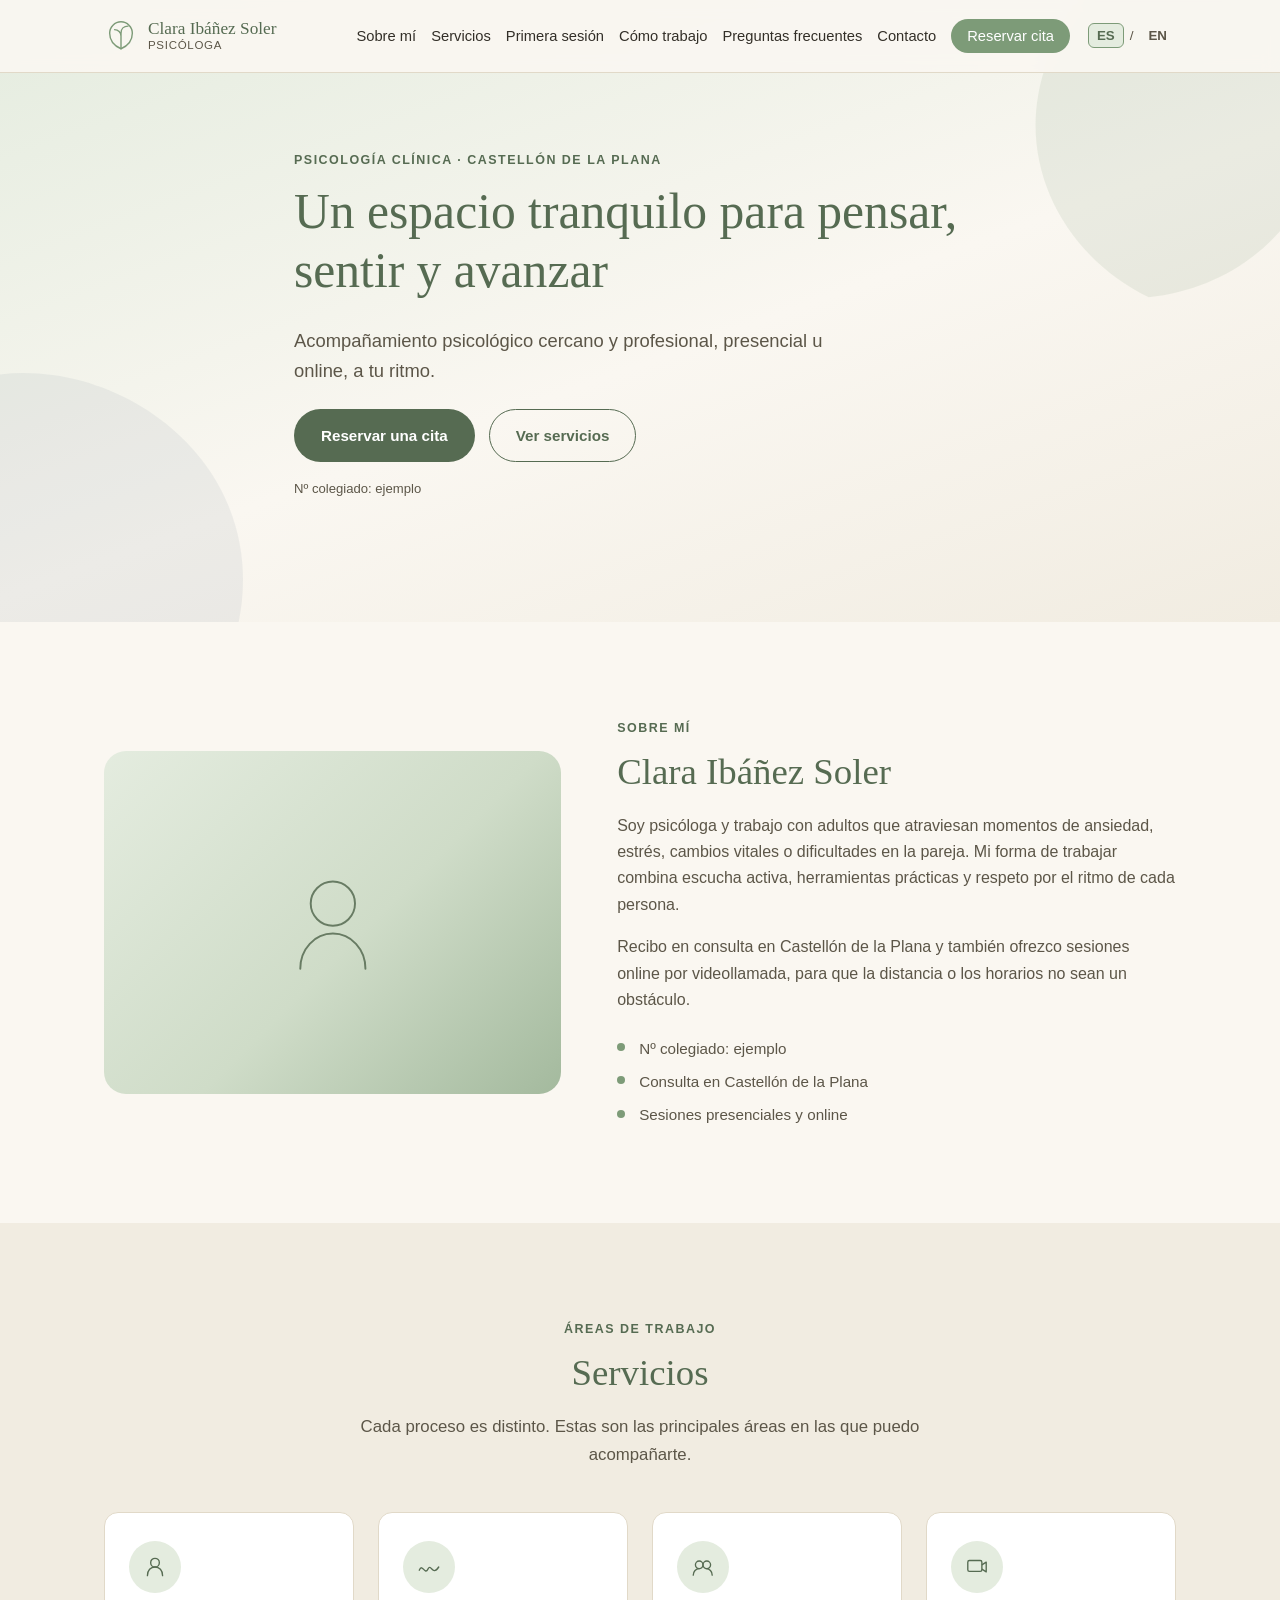
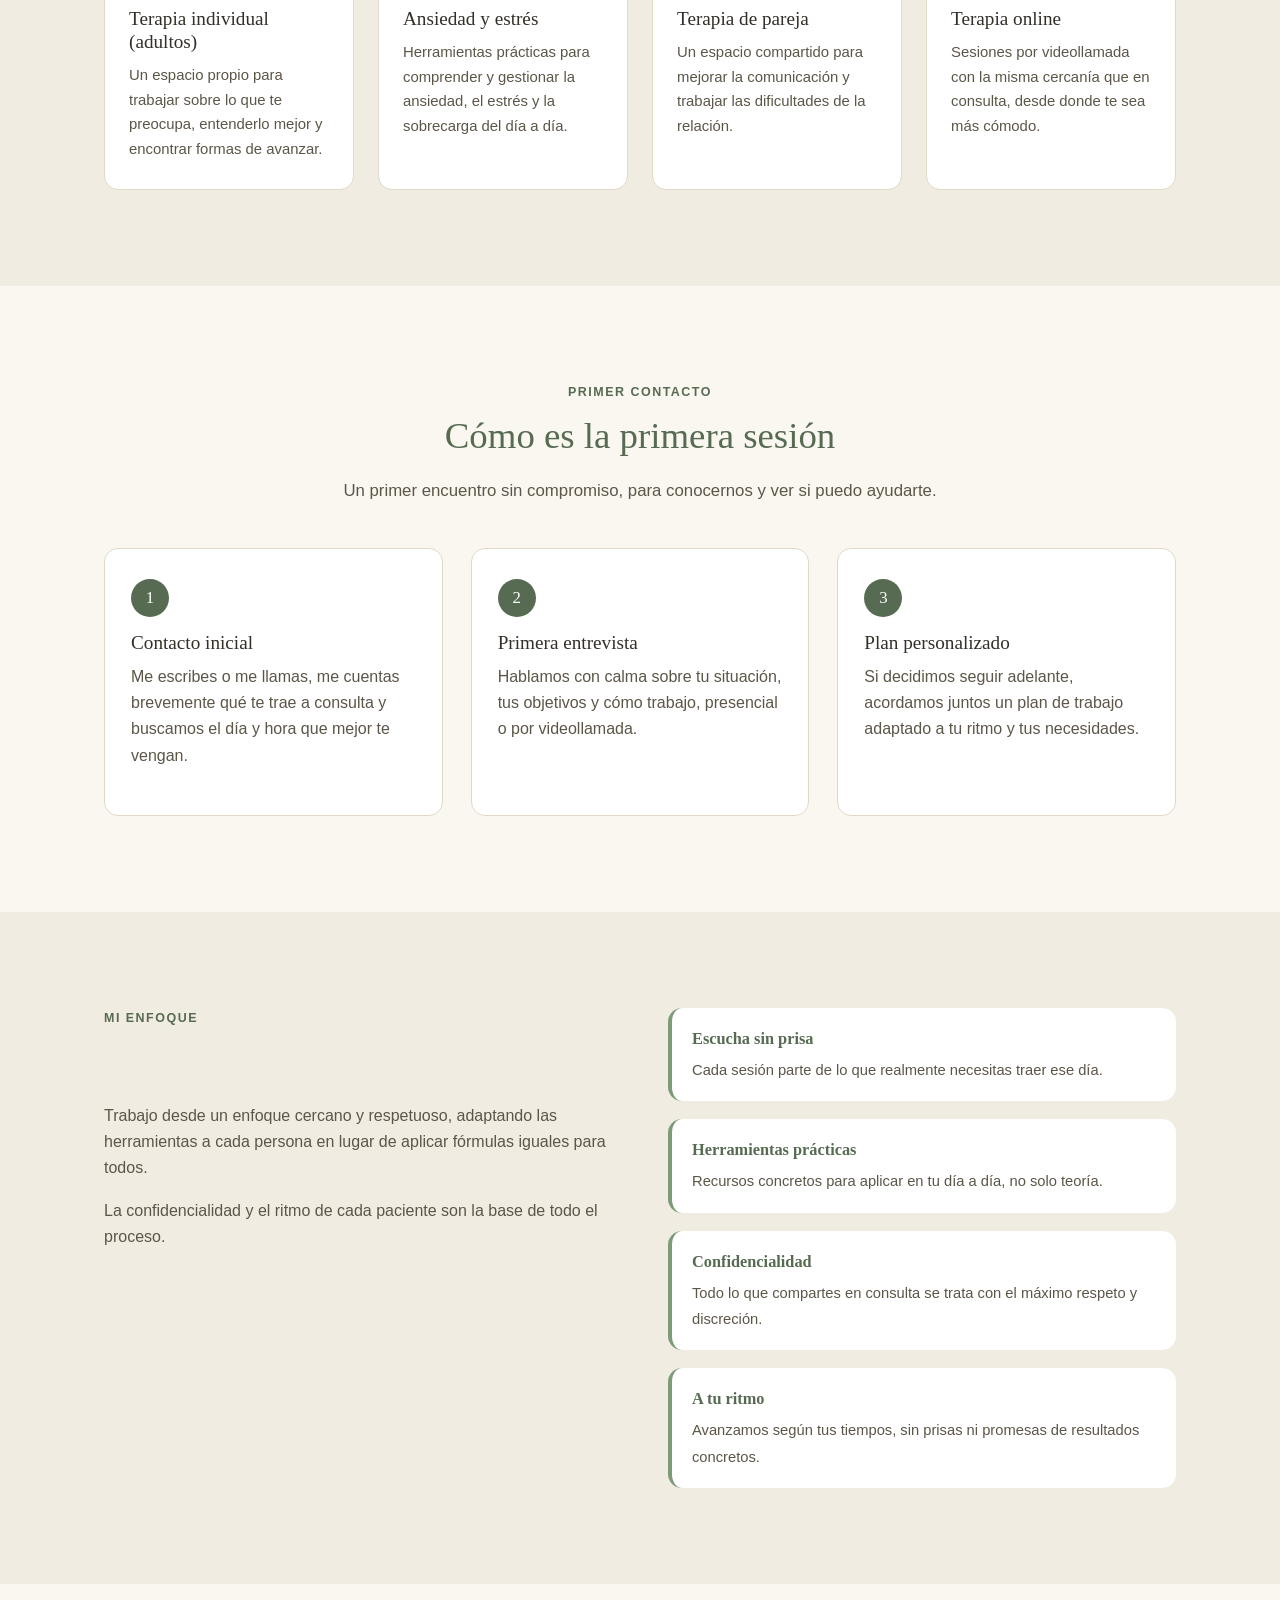
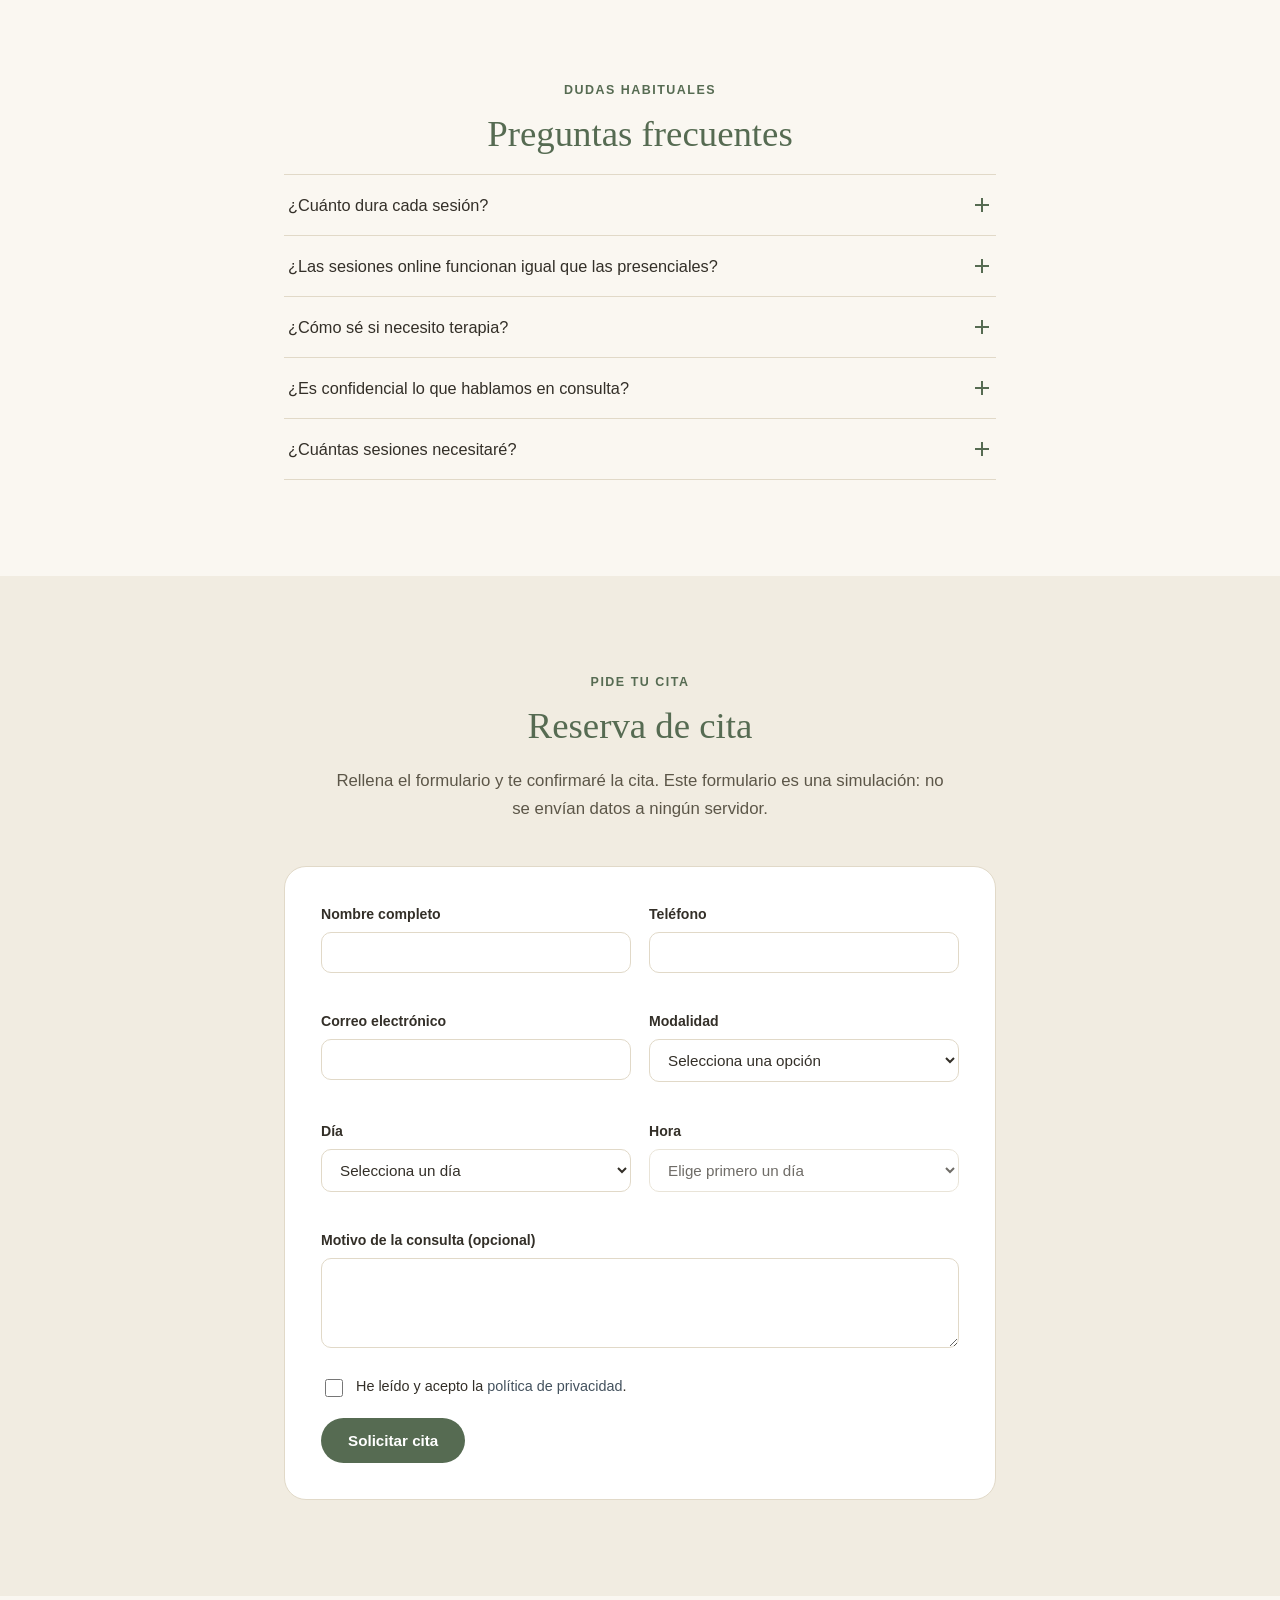
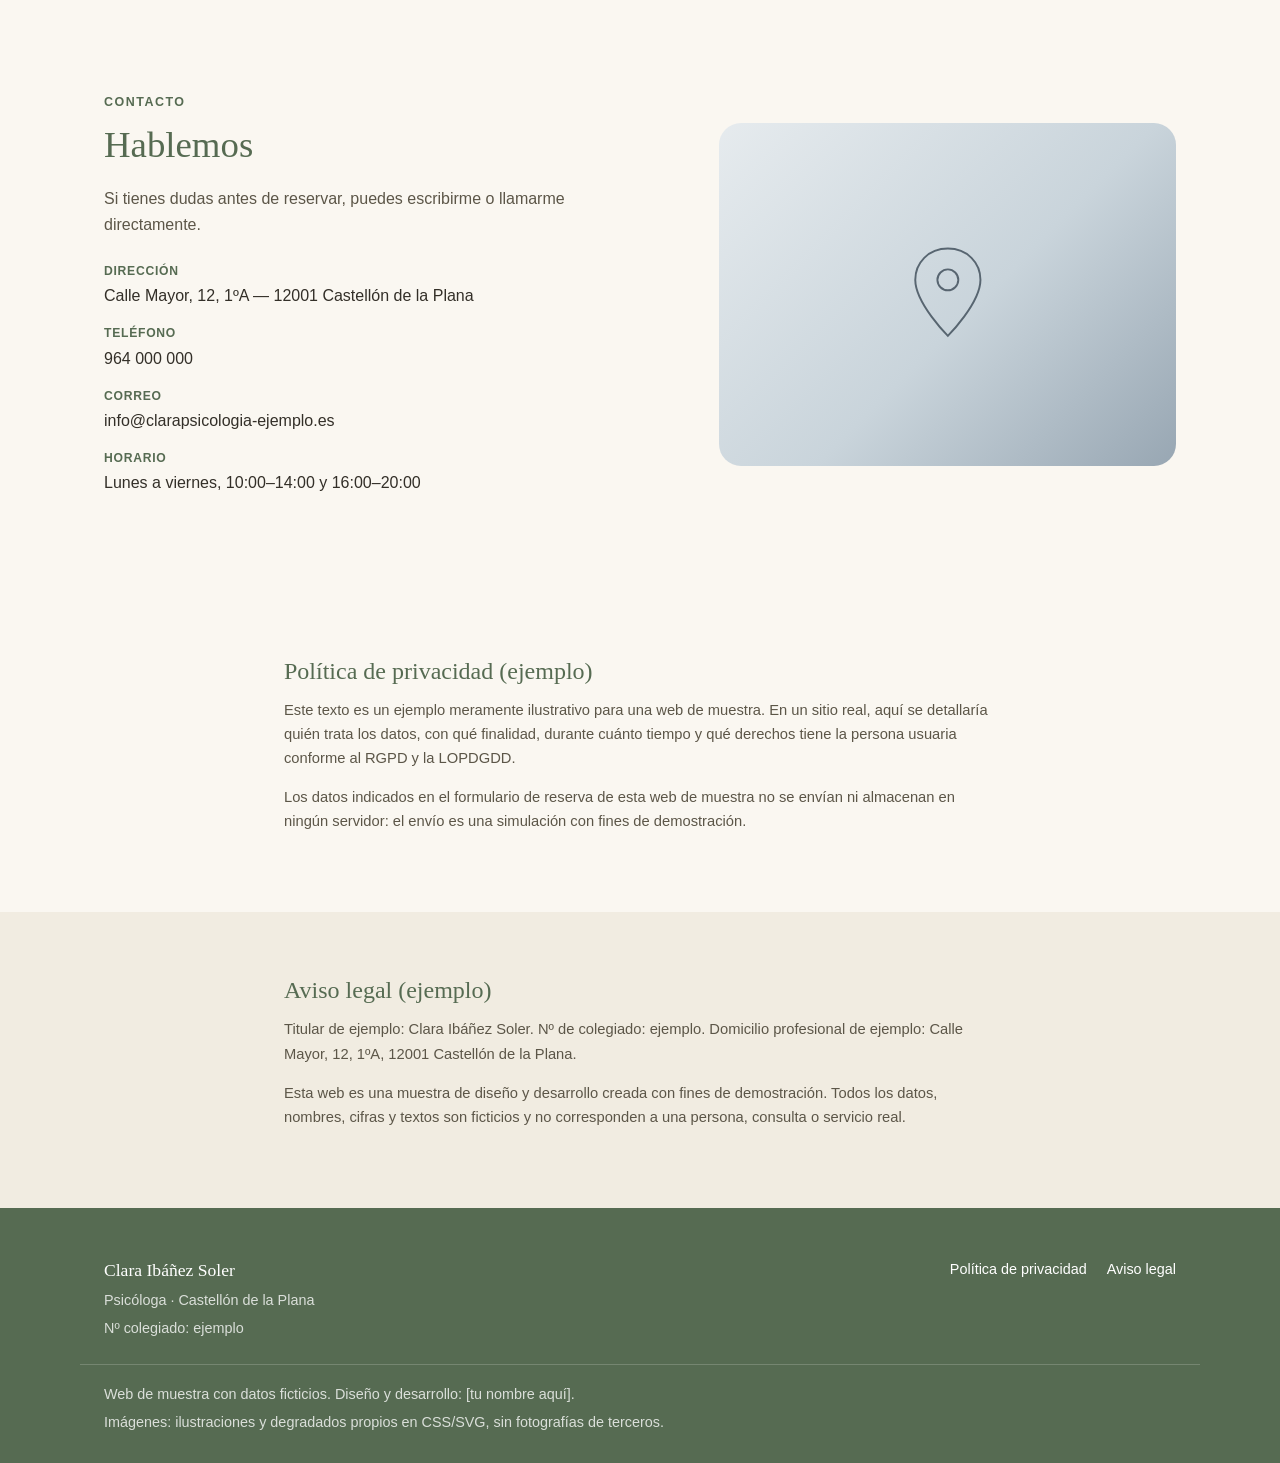
==== index.html @ 434b286f "Crea web de muestra para psicóloga ficticia (Clara Ibáñez Soler) Sitio de una sola página (index.htm" ====
<!doctype html>
<html lang="es">
<head>
<meta charset="UTF-8">
<meta name="viewport" content="width=device-width, initial-scale=1.0">
<title data-i18n="meta.title">Clara Ibáñez Soler, Psicóloga en Castellón de la Plana | Web de muestra</title>
<meta name="description" data-i18n-attr="content:meta.description" content="Consulta de psicología de Clara Ibáñez Soler en Castellón de la Plana. Terapia individual, ansiedad y estrés, terapia de pareja y sesiones online. Web de muestra con datos ficticios.">
<meta property="og:title" data-i18n-attr="content:meta.ogTitle" content="Clara Ibáñez Soler, Psicóloga">
<meta property="og:description" data-i18n-attr="content:meta.ogDescription" content="Consulta de psicología en Castellón de la Plana. Terapia individual, ansiedad, pareja y sesiones online. Web de muestra con datos ficticios.">
<meta property="og:type" content="website">
<meta name="robots" content="noindex, nofollow">
<link rel="icon" href="images/favicon.svg" type="image/svg+xml">
<link rel="stylesheet" href="css/style.css">
</head>
<body>

<a class="skip-link" href="#contenido" data-i18n="skip.link">Ir al contenido principal</a>

<header class="site-header" id="inicio">
  <div class="container header-inner">
    <a class="brand" href="#inicio">
      <span class="brand-mark" aria-hidden="true">
        <svg viewBox="0 0 48 48" width="34" height="34" focusable="false">
          <path d="M24 42c9-4 16-12 16-22a16 16 0 0 0-32 0c0 10 7 18 16 22Z" fill="none" stroke="currentColor" stroke-width="2"/>
          <path d="M24 42V20M24 20c0-6 4-10 10-10M24 24c0-5-4-9-9-9" fill="none" stroke="currentColor" stroke-width="2" stroke-linecap="round"/>
        </svg>
      </span>
      <span class="brand-text">
        <span class="brand-name" data-i18n="brand.name">Clara Ibáñez Soler</span>
        <span class="brand-role" data-i18n="brand.role">Psicóloga</span>
      </span>
    </a>

    <button class="nav-toggle" id="navToggle" aria-expanded="false" aria-controls="siteNav">
      <span class="nav-toggle-box">
        <span></span><span></span><span></span>
      </span>
      <span class="sr-only" data-i18n="nav.menu">Menú</span>
    </button>

    <nav class="site-nav" id="siteNav" aria-label="Navegación principal">
      <ul>
        <li><a href="#sobre-mi" data-i18n="nav.about">Sobre mí</a></li>
        <li><a href="#servicios" data-i18n="nav.services">Servicios</a></li>
        <li><a href="#primera-sesion" data-i18n="nav.firstSession">Primera sesión</a></li>
        <li><a href="#como-trabajo" data-i18n="nav.howIWork">Cómo trabajo</a></li>
        <li><a href="#faq" data-i18n="nav.faq">Preguntas frecuentes</a></li>
        <li><a href="#contacto" data-i18n="nav.contact">Contacto</a></li>
        <li><a class="nav-cta" href="#reserva" data-i18n="nav.booking">Reservar cita</a></li>
      </ul>
      <div class="lang-switch" role="group" aria-label="Idioma / Language">
        <button type="button" class="lang-btn is-active" id="langEs" translate="no" data-lang="es" aria-pressed="true">ES</button>
        <span aria-hidden="true">/</span>
        <button type="button" class="lang-btn" id="langEn" translate="no" data-lang="en" aria-pressed="false">EN</button>
      </div>
    </nav>
  </div>
</header>

<div class="nav-backdrop" id="navBackdrop" hidden></div>

<main id="contenido">

  <!-- HERO -->
  <section class="hero" aria-label="Introducción">
    <div class="hero-decor" id="heroDecor" aria-hidden="true">
      <svg viewBox="0 0 400 400" class="hero-leaf hero-leaf--1" focusable="false"><path d="M200 40c70 20 120 90 120 160s-50 130-120 150C130 330 80 270 80 200S130 60 200 40Z" fill="currentColor"/></svg>
      <svg viewBox="0 0 400 400" class="hero-leaf hero-leaf--2" focusable="false"><path d="M200 40c70 20 120 90 120 160s-50 130-120 150C130 330 80 270 80 200S130 60 200 40Z" fill="currentColor"/></svg>
    </div>
    <div class="container hero-inner">
      <p class="eyebrow reveal" data-i18n="hero.eyebrow">Psicología clínica · Castellón de la Plana</p>
      <h1 class="reveal" data-i18n="hero.title">Un espacio tranquilo para pensar, sentir y avanzar</h1>
      <p class="hero-lead reveal" data-i18n="hero.lead">Acompañamiento psicológico cercano y profesional, presencial u online, a tu ritmo.</p>
      <div class="hero-actions reveal">
        <a class="btn btn-primary" href="#reserva" data-i18n="hero.cta1">Reservar una cita</a>
        <a class="btn btn-ghost" href="#servicios" data-i18n="hero.cta2">Ver servicios</a>
      </div>
      <p class="hero-note reveal" data-i18n="hero.note">Nº colegiado: ejemplo</p>
    </div>
  </section>

  <!-- SOBRE MÍ -->
  <section class="section" id="sobre-mi" aria-labelledby="sobre-mi-title">
    <div class="container about-grid">
      <div class="about-media reveal" aria-hidden="true">
        <div class="art-block art-block--sage">
          <svg viewBox="0 0 200 200" class="art-icon" focusable="false">
            <circle cx="100" cy="70" r="34" fill="none" stroke="currentColor" stroke-width="3"/>
            <path d="M50 170c0-30 22-54 50-54s50 24 50 54" fill="none" stroke="currentColor" stroke-width="3" stroke-linecap="round"/>
          </svg>
        </div>
      </div>
      <div class="about-content">
        <p class="eyebrow reveal" data-i18n="about.eyebrow">Sobre mí</p>
        <h2 class="reveal" id="sobre-mi-title" data-i18n="about.title">Clara Ibáñez Soler</h2>
        <p class="reveal" data-i18n="about.p1">Soy psicóloga y trabajo con adultos que atraviesan momentos de ansiedad, estrés, cambios vitales o dificultades en la pareja. Mi forma de trabajar combina escucha activa, herramientas prácticas y respeto por el ritmo de cada persona.</p>
        <p class="reveal" data-i18n="about.p2">Recibo en consulta en Castellón de la Plana y también ofrezco sesiones online por videollamada, para que la distancia o los horarios no sean un obstáculo.</p>
        <ul class="about-facts reveal">
          <li data-i18n="about.fact1">Nº colegiado: ejemplo</li>
          <li data-i18n="about.fact2">Consulta en Castellón de la Plana</li>
          <li data-i18n="about.fact3">Sesiones presenciales y online</li>
        </ul>
      </div>
    </div>
  </section>

  <!-- SERVICIOS -->
  <section class="section section-alt" id="servicios" aria-labelledby="servicios-title">
    <div class="container">
      <p class="eyebrow reveal center" data-i18n="services.eyebrow">Áreas de trabajo</p>
      <h2 class="reveal center" id="servicios-title" data-i18n="services.title">Servicios</h2>
      <p class="section-lead reveal center" data-i18n="services.lead">Cada proceso es distinto. Estas son las principales áreas en las que puedo acompañarte.</p>

      <div class="card-grid">
        <article class="card reveal">
          <span class="card-icon" aria-hidden="true">
            <svg viewBox="0 0 48 48" focusable="false"><circle cx="24" cy="16" r="8" fill="none" stroke="currentColor" stroke-width="2.5"/><path d="M10 40c0-10 6-16 14-16s14 6 14 16" fill="none" stroke="currentColor" stroke-width="2.5" stroke-linecap="round"/></svg>
          </span>
          <h3 data-i18n="services.card1.title">Terapia individual (adultos)</h3>
          <p data-i18n="services.card1.text">Un espacio propio para trabajar sobre lo que te preocupa, entenderlo mejor y encontrar formas de avanzar.</p>
        </article>

        <article class="card reveal">
          <span class="card-icon" aria-hidden="true">
            <svg viewBox="0 0 48 48" focusable="false"><path d="M6 30c6-14 10 10 16-2s8 14 20-4" fill="none" stroke="currentColor" stroke-width="2.5" stroke-linecap="round" stroke-linejoin="round"/></svg>
          </span>
          <h3 data-i18n="services.card2.title">Ansiedad y estrés</h3>
          <p data-i18n="services.card2.text">Herramientas prácticas para comprender y gestionar la ansiedad, el estrés y la sobrecarga del día a día.</p>
        </article>

        <article class="card reveal">
          <span class="card-icon" aria-hidden="true">
            <svg viewBox="0 0 48 48" focusable="false"><circle cx="17" cy="20" r="7" fill="none" stroke="currentColor" stroke-width="2.5"/><circle cx="31" cy="20" r="7" fill="none" stroke="currentColor" stroke-width="2.5"/><path d="M6 39c0-7 5-12 11-12M41 39c0-7-5-12-11-12" fill="none" stroke="currentColor" stroke-width="2.5" stroke-linecap="round"/></svg>
          </span>
          <h3 data-i18n="services.card3.title">Terapia de pareja</h3>
          <p data-i18n="services.card3.text">Un espacio compartido para mejorar la comunicación y trabajar las dificultades de la relación.</p>
        </article>

        <article class="card reveal">
          <span class="card-icon" aria-hidden="true">
            <svg viewBox="0 0 48 48" focusable="false"><rect x="7" y="12" width="26" height="20" rx="3" fill="none" stroke="currentColor" stroke-width="2.5"/><path d="M33 20l8-5v18l-8-5" fill="none" stroke="currentColor" stroke-width="2.5" stroke-linejoin="round"/></svg>
          </span>
          <h3 data-i18n="services.card4.title">Terapia online</h3>
          <p data-i18n="services.card4.text">Sesiones por videollamada con la misma cercanía que en consulta, desde donde te sea más cómodo.</p>
        </article>
      </div>
    </div>
  </section>

  <!-- PRIMERA SESIÓN -->
  <section class="section" id="primera-sesion" aria-labelledby="primera-sesion-title">
    <div class="container">
      <p class="eyebrow reveal center" data-i18n="first.eyebrow">Primer contacto</p>
      <h2 class="reveal center" id="primera-sesion-title" data-i18n="first.title">Cómo es la primera sesión</h2>
      <p class="section-lead reveal center" data-i18n="first.lead">Un primer encuentro sin compromiso, para conocernos y ver si puedo ayudarte.</p>

      <ol class="steps">
        <li class="step reveal">
          <span class="step-number" aria-hidden="true">1</span>
          <h3 data-i18n="first.step1.title">Contacto inicial</h3>
          <p data-i18n="first.step1.text">Me escribes o me llamas, me cuentas brevemente qué te trae a consulta y buscamos el día y hora que mejor te vengan.</p>
        </li>
        <li class="step reveal">
          <span class="step-number" aria-hidden="true">2</span>
          <h3 data-i18n="first.step2.title">Primera entrevista</h3>
          <p data-i18n="first.step2.text">Hablamos con calma sobre tu situación, tus objetivos y cómo trabajo, presencial o por videollamada.</p>
        </li>
        <li class="step reveal">
          <span class="step-number" aria-hidden="true">3</span>
          <h3 data-i18n="first.step3.title">Plan personalizado</h3>
          <p data-i18n="first.step3.text">Si decidimos seguir adelante, acordamos juntos un plan de trabajo adaptado a tu ritmo y tus necesidades.</p>
        </li>
      </ol>
    </div>
  </section>

  <!-- CÓMO TRABAJO -->
  <section class="section section-alt" id="como-trabajo" aria-labelledby="como-trabajo-title">
    <div class="container how-grid">
      <div>
        <p class="eyebrow reveal" data-i18n="how.eyebrow">Mi enfoque</p>
        <h2 class="reveal" id="como-trabajo-title" data-i18n="how.title">Cómo trabajo</h2>
        <p class="reveal" data-i18n="how.p1">Trabajo desde un enfoque cercano y respetuoso, adaptando las herramientas a cada persona en lugar de aplicar fórmulas iguales para todos.</p>
        <p class="reveal" data-i18n="how.p2">La confidencialidad y el ritmo de cada paciente son la base de todo el proceso.</p>
      </div>
      <ul class="how-list reveal">
        <li>
          <strong data-i18n="how.item1.title">Escucha sin prisa</strong>
          <span data-i18n="how.item1.text">Cada sesión parte de lo que realmente necesitas traer ese día.</span>
        </li>
        <li>
          <strong data-i18n="how.item2.title">Herramientas prácticas</strong>
          <span data-i18n="how.item2.text">Recursos concretos para aplicar en tu día a día, no solo teoría.</span>
        </li>
        <li>
          <strong data-i18n="how.item3.title">Confidencialidad</strong>
          <span data-i18n="how.item3.text">Todo lo que compartes en consulta se trata con el máximo respeto y discreción.</span>
        </li>
        <li>
          <strong data-i18n="how.item4.title">A tu ritmo</strong>
          <span data-i18n="how.item4.text">Avanzamos según tus tiempos, sin prisas ni promesas de resultados concretos.</span>
        </li>
      </ul>
    </div>
  </section>

  <!-- FAQ -->
  <section class="section" id="faq" aria-labelledby="faq-title">
    <div class="container narrow">
      <p class="eyebrow reveal center" data-i18n="faq.eyebrow">Dudas habituales</p>
      <h2 class="reveal center" id="faq-title" data-i18n="faq.title">Preguntas frecuentes</h2>

      <div class="accordion reveal" id="accordion">
        <div class="accordion-item">
          <h3>
            <button type="button" class="accordion-trigger" aria-expanded="false" aria-controls="faq-panel-1" id="faq-btn-1">
              <span data-i18n="faq.q1.q">¿Cuánto dura cada sesión?</span>
              <span class="accordion-icon" aria-hidden="true"></span>
            </button>
          </h3>
          <div class="accordion-panel" id="faq-panel-1" role="region" aria-labelledby="faq-btn-1" hidden>
            <p data-i18n="faq.q1.a">Las sesiones individuales duran aproximadamente 50 minutos. Las de pareja suelen durar algo más; lo concretamos en el primer contacto.</p>
          </div>
        </div>

        <div class="accordion-item">
          <h3>
            <button type="button" class="accordion-trigger" aria-expanded="false" aria-controls="faq-panel-2" id="faq-btn-2">
              <span data-i18n="faq.q2.q">¿Las sesiones online funcionan igual que las presenciales?</span>
              <span class="accordion-icon" aria-hidden="true"></span>
            </button>
          </h3>
          <div class="accordion-panel" id="faq-panel-2" role="region" aria-labelledby="faq-btn-2" hidden>
            <p data-i18n="faq.q2.a">Sí. Se realizan por videollamada, con la misma duración y confidencialidad que las presenciales. Solo necesitas una conexión estable y un espacio tranquilo.</p>
          </div>
        </div>

        <div class="accordion-item">
          <h3>
            <button type="button" class="accordion-trigger" aria-expanded="false" aria-controls="faq-panel-3" id="faq-btn-3">
              <span data-i18n="faq.q3.q">¿Cómo sé si necesito terapia?</span>
              <span class="accordion-icon" aria-hidden="true"></span>
            </button>
          </h3>
          <div class="accordion-panel" id="faq-panel-3" role="region" aria-labelledby="faq-btn-3" hidden>
            <p data-i18n="faq.q3.a">No es necesario esperar a una situación extrema. Si algo te preocupa, te sobrepasa o quieres entenderte mejor, una primera conversación puede ayudarte a aclararlo.</p>
          </div>
        </div>

        <div class="accordion-item">
          <h3>
            <button type="button" class="accordion-trigger" aria-expanded="false" aria-controls="faq-panel-4" id="faq-btn-4">
              <span data-i18n="faq.q4.q">¿Es confidencial lo que hablamos en consulta?</span>
              <span class="accordion-icon" aria-hidden="true"></span>
            </button>
          </h3>
          <div class="accordion-panel" id="faq-panel-4" role="region" aria-labelledby="faq-btn-4" hidden>
            <p data-i18n="faq.q4.a">Sí, la confidencialidad es un principio básico de la profesión, salvo las excepciones legales que me corresponde informarte si llegaran a darse.</p>
          </div>
        </div>

        <div class="accordion-item">
          <h3>
            <button type="button" class="accordion-trigger" aria-expanded="false" aria-controls="faq-panel-5" id="faq-btn-5">
              <span data-i18n="faq.q5.q">¿Cuántas sesiones necesitaré?</span>
              <span class="accordion-icon" aria-hidden="true"></span>
            </button>
          </h3>
          <div class="accordion-panel" id="faq-panel-5" role="region" aria-labelledby="faq-btn-5" hidden>
            <p data-i18n="faq.q5.a">Depende de cada proceso y de tus objetivos. Lo revisamos juntos de forma periódica; no puedo garantizar un número fijo de sesiones ni un resultado concreto.</p>
          </div>
        </div>
      </div>
    </div>
  </section>

  <!-- RESERVA -->
  <section class="section section-alt" id="reserva" aria-labelledby="reserva-title">
    <div class="container narrow">
      <p class="eyebrow reveal center" data-i18n="booking.eyebrow">Pide tu cita</p>
      <h2 class="reveal center" id="reserva-title" data-i18n="booking.title">Reserva de cita</h2>
      <p class="section-lead reveal center" data-i18n="booking.lead">Rellena el formulario y te confirmaré la cita. Este formulario es una simulación: no se envían datos a ningún servidor.</p>

      <form class="booking-form reveal" id="bookingForm" novalidate>
        <!-- SIMULACIÓN: este formulario no envía datos a ningún servidor; solo valida y muestra una confirmación en pantalla. -->
        <div class="form-row">
          <div class="field">
            <label for="f-nombre" data-i18n="booking.name">Nombre completo</label>
            <input type="text" id="f-nombre" name="nombre" autocomplete="name" required minlength="2">
            <p class="field-error" id="err-nombre" role="alert"></p>
          </div>
          <div class="field">
            <label for="f-telefono" data-i18n="booking.phone">Teléfono</label>
            <input type="tel" id="f-telefono" name="telefono" autocomplete="tel" required>
            <p class="field-error" id="err-telefono" role="alert"></p>
          </div>
        </div>

        <div class="form-row">
          <div class="field">
            <label for="f-correo" data-i18n="booking.email">Correo electrónico</label>
            <input type="email" id="f-correo" name="correo" autocomplete="email" required>
            <p class="field-error" id="err-correo" role="alert"></p>
          </div>
          <div class="field">
            <label for="f-modalidad" data-i18n="booking.modality">Modalidad</label>
            <select id="f-modalidad" name="modalidad" required>
              <option value="" data-i18n="booking.modalitySelect">Selecciona una opción</option>
              <option value="presencial" data-i18n="booking.modalityInPerson">Presencial</option>
              <option value="online" data-i18n="booking.modalityOnline">Online (videollamada)</option>
            </select>
            <p class="field-error" id="err-modalidad" role="alert"></p>
          </div>
        </div>

        <div class="form-row">
          <div class="field">
            <label for="f-dia" data-i18n="booking.day">Día</label>
            <select id="f-dia" name="dia" required>
              <option value="" data-i18n="booking.daySelect">Selecciona un día</option>
              <option value="lunes" data-i18n="days.monday">Lunes</option>
              <option value="martes" data-i18n="days.tuesday">Martes</option>
              <option value="miercoles" data-i18n="days.wednesday">Miércoles</option>
              <option value="jueves" data-i18n="days.thursday">Jueves</option>
              <option value="viernes" data-i18n="days.friday">Viernes</option>
              <option value="sabado" data-i18n="days.saturday">Sábado</option>
              <option value="domingo" data-i18n="days.sunday">Domingo</option>
            </select>
            <p class="field-error" id="err-dia" role="alert"></p>
          </div>
          <div class="field">
            <label for="f-hora" data-i18n="booking.time">Hora</label>
            <select id="f-hora" name="hora" required disabled>
              <option value="" data-i18n="booking.timeSelectFirst">Elige primero un día</option>
            </select>
            <p class="field-error" id="err-hora" role="alert"></p>
          </div>
        </div>

        <div class="field">
          <label for="f-motivo" data-i18n="booking.reason">Motivo de la consulta (opcional)</label>
          <textarea id="f-motivo" name="motivo" rows="3"></textarea>
        </div>

        <div class="field field-checkbox">
          <input type="checkbox" id="f-privacidad" name="privacidad" required>
          <label for="f-privacidad">
            <span data-i18n="booking.privacyPre">He leído y acepto la</span>
            <a href="#privacidad" data-i18n="booking.privacyLink">política de privacidad</a>.
          </label>
          <p class="field-error" id="err-privacidad" role="alert"></p>
        </div>

        <button type="submit" class="btn btn-primary" data-i18n="booking.submit">Solicitar cita</button>

        <p class="form-confirmation" id="formConfirmation" role="status" hidden></p>
      </form>
    </div>
  </section>

  <!-- CONTACTO -->
  <section class="section" id="contacto" aria-labelledby="contacto-title">
    <div class="container contact-grid">
      <div>
        <p class="eyebrow reveal" data-i18n="contact.eyebrow">Contacto</p>
        <h2 class="reveal" id="contacto-title" data-i18n="contact.title">Hablemos</h2>
        <p class="reveal" data-i18n="contact.lead">Si tienes dudas antes de reservar, puedes escribirme o llamarme directamente.</p>
        <ul class="contact-list reveal">
          <li>
            <span class="contact-label" data-i18n="contact.addressLabel">Dirección</span>
            <span data-i18n="contact.addressValue">Calle Mayor, 12, 1ºA — 12001 Castellón de la Plana</span>
          </li>
          <li>
            <span class="contact-label" data-i18n="contact.phoneLabel">Teléfono</span>
            <span>964 000 000</span>
          </li>
          <li>
            <span class="contact-label" data-i18n="contact.emailLabel">Correo</span>
            <span>info@clarapsicologia-ejemplo.es</span>
          </li>
          <li>
            <span class="contact-label" data-i18n="contact.hoursLabel">Horario</span>
            <span data-i18n="contact.hoursValue">Lunes a viernes, 10:00–14:00 y 16:00–20:00</span>
          </li>
        </ul>
      </div>
      <div class="contact-map reveal" aria-hidden="true">
        <div class="art-block art-block--slate">
          <svg viewBox="0 0 200 200" class="art-icon" focusable="false">
            <path d="M100 30c30 0 50 22 50 48 0 36-50 86-50 86s-50-50-50-86c0-26 20-48 50-48Z" fill="none" stroke="currentColor" stroke-width="3"/>
            <circle cx="100" cy="78" r="16" fill="none" stroke="currentColor" stroke-width="3"/>
          </svg>
        </div>
      </div>
    </div>
  </section>

  <!-- LEGAL -->
  <section class="section section-legal" id="privacidad" aria-labelledby="privacidad-title">
    <div class="container narrow">
      <h2 id="privacidad-title" data-i18n="privacy.title">Política de privacidad (ejemplo)</h2>
      <p data-i18n="privacy.p1">Este texto es un ejemplo meramente ilustrativo para una web de muestra. En un sitio real, aquí se detallaría quién trata los datos, con qué finalidad, durante cuánto tiempo y qué derechos tiene la persona usuaria conforme al RGPD y la LOPDGDD.</p>
      <p data-i18n="privacy.p2">Los datos indicados en el formulario de reserva de esta web de muestra no se envían ni almacenan en ningún servidor: el envío es una simulación con fines de demostración.</p>
    </div>
  </section>

  <section class="section section-legal section-alt" id="aviso-legal" aria-labelledby="aviso-legal-title">
    <div class="container narrow">
      <h2 id="aviso-legal-title" data-i18n="legal.title">Aviso legal (ejemplo)</h2>
      <p data-i18n="legal.p1">Titular de ejemplo: Clara Ibáñez Soler. Nº de colegiado: ejemplo. Domicilio profesional de ejemplo: Calle Mayor, 12, 1ºA, 12001 Castellón de la Plana.</p>
      <p data-i18n="legal.p2">Esta web es una muestra de diseño y desarrollo creada con fines de demostración. Todos los datos, nombres, cifras y textos son ficticios y no corresponden a una persona, consulta o servicio real.</p>
    </div>
  </section>

</main>

<footer class="site-footer">
  <div class="container footer-grid">
    <div>
      <span class="brand-name" data-i18n="brand.name">Clara Ibáñez Soler</span>
      <p data-i18n="footer.role">Psicóloga · Castellón de la Plana</p>
      <p data-i18n="footer.college">Nº colegiado: ejemplo</p>
    </div>
    <nav aria-label="Enlaces legales">
      <ul class="footer-links">
        <li><a href="#privacidad" data-i18n="footer.privacy">Política de privacidad</a></li>
        <li><a href="#aviso-legal" data-i18n="footer.legal">Aviso legal</a></li>
      </ul>
    </nav>
  </div>
  <div class="container">
    <p class="footer-disclaimer" data-i18n="footer.disclaimer">Web de muestra con datos ficticios. Diseño y desarrollo: [tu nombre aquí].</p>
    <p class="footer-credit" data-i18n="footer.imageCredit">Imágenes: ilustraciones y degradados propios en CSS/SVG, sin fotografías de terceros.</p>
  </div>
</footer>

<script src="js/i18n.js"></script>
<script src="js/script.js"></script>
</body>
</html>
---- css/style.css ----
/* ============================================
   Clara Ibáñez Soler — web de muestra (ficticia)
   ============================================ */

:root {
  --color-bg: #faf7f1;
  --color-bg-alt: #f1ece1;
  --color-surface: #ffffff;
  --color-sage: #7d9b78;
  --color-sage-dark: #566b52;
  --color-sage-pale: #e4ecdf;
  --color-slate: #6c7e8f;
  --color-slate-dark: #44525e;
  --color-text: #332f28;
  --color-text-soft: #5c5648;
  --color-border: #e1d9c8;
  --color-error: #9c3b33;
  --color-focus: #3a5f7a;

  --font-heading: Georgia, "Iowan Old Style", "Palatino Linotype", "Book Antiqua", serif;
  --font-body: -apple-system, BlinkMacSystemFont, "Segoe UI", Roboto, Helvetica, Arial, sans-serif;

  --radius-md: 14px;
  --radius-lg: 22px;
  --shadow-soft: 0 12px 32px -16px rgba(51, 47, 40, 0.18);
  --transition-fast: 180ms ease;
  --transition-med: 420ms cubic-bezier(.22,.61,.36,1);
  --container-width: 1120px;
}

* { box-sizing: border-box; }
html { scroll-behavior: smooth; }

body {
  margin: 0;
  font-family: var(--font-body);
  color: var(--color-text);
  background: var(--color-bg);
  line-height: 1.65;
  -webkit-font-smoothing: antialiased;
  overflow-x: hidden;
}

h1, h2, h3 {
  font-family: var(--font-heading);
  color: var(--color-sage-dark);
  line-height: 1.2;
  margin: 0 0 0.5em;
  font-weight: 500;
}

h1 { font-size: clamp(2rem, 5vw, 3.1rem); }
h2 { font-size: clamp(1.6rem, 3.4vw, 2.3rem); }
h3 { font-size: 1.2rem; color: var(--color-text); }

p { margin: 0 0 1em; color: var(--color-text-soft); }

a { color: var(--color-slate-dark); text-decoration: none; }
a:hover { text-decoration: underline; }

img, svg { max-width: 100%; display: block; }

.container {
  max-width: var(--container-width);
  margin: 0 auto;
  padding: 0 24px;
}
.container.narrow { max-width: 760px; }

.sr-only {
  position: absolute;
  width: 1px; height: 1px;
  overflow: hidden;
  clip: rect(0 0 0 0);
  white-space: nowrap;
}

.skip-link {
  position: absolute;
  left: -999px;
  top: 0;
  background: var(--color-sage-dark);
  color: #fff;
  padding: 10px 18px;
  border-radius: 0 0 8px 0;
  z-index: 200;
}
.skip-link:focus {
  left: 0;
}

:focus-visible {
  outline: 3px solid var(--color-focus);
  outline-offset: 3px;
  border-radius: 4px;
}

/* ---------- Header / Nav ---------- */
.site-header {
  position: fixed;
  top: 0; left: 0; right: 0;
  z-index: 100;
  background: rgba(250, 247, 241, 0.92);
  backdrop-filter: blur(8px);
  border-bottom: 1px solid var(--color-border);
}

.header-inner {
  display: flex;
  align-items: center;
  justify-content: space-between;
  min-height: 72px;
  gap: 16px;
}

.brand {
  display: flex;
  align-items: center;
  gap: 10px;
  color: var(--color-sage-dark);
}
.brand:hover { text-decoration: none; }
.brand-mark { color: var(--color-sage); flex-shrink: 0; }
.brand-text { display: flex; flex-direction: column; line-height: 1.15; }
.brand-name { font-family: var(--font-heading); font-size: 1.08rem; color: var(--color-sage-dark); }
.brand-role { font-size: 0.72rem; letter-spacing: 0.06em; text-transform: uppercase; color: var(--color-text-soft); }

.site-nav {
  display: flex;
  align-items: center;
  gap: 18px;
}
.site-nav ul {
  display: flex;
  align-items: center;
  gap: 15px;
  list-style: none;
  margin: 0;
  padding: 0;
}
.site-nav a {
  color: var(--color-text);
  font-size: 0.92rem;
  white-space: nowrap;
}
.site-nav a:hover { color: var(--color-sage-dark); text-decoration: none; }

.nav-cta {
  background: var(--color-sage);
  color: #fff !important;
  padding: 9px 16px;
  border-radius: 999px;
  white-space: nowrap;
  transition: background var(--transition-fast), transform var(--transition-fast);
}
.nav-cta:hover { background: var(--color-sage-dark); transform: translateY(-1px); }

.lang-switch {
  display: flex;
  align-items: center;
  gap: 6px;
  font-size: 0.85rem;
  color: var(--color-text-soft);
}
.lang-btn {
  background: none;
  border: 1px solid transparent;
  color: var(--color-text-soft);
  font-weight: 600;
  padding: 4px 8px;
  border-radius: 6px;
  cursor: pointer;
  transition: all var(--transition-fast);
}
.lang-btn:hover { background: var(--color-sage-pale); }
.lang-btn.is-active {
  color: var(--color-sage-dark);
  border-color: var(--color-sage);
  background: var(--color-sage-pale);
}

.nav-toggle {
  display: none;
  background: none;
  border: none;
  cursor: pointer;
  padding: 10px;
  flex-direction: column;
  align-items: center;
  gap: 4px;
  color: var(--color-sage-dark);
}
.nav-toggle-box {
  display: flex;
  flex-direction: column;
  gap: 5px;
  width: 26px;
}
.nav-toggle-box span {
  display: block;
  height: 2px;
  background: currentColor;
  border-radius: 2px;
  transition: transform var(--transition-fast), opacity var(--transition-fast);
}
.nav-toggle[aria-expanded="true"] .nav-toggle-box span:nth-child(1) { transform: translateY(7px) rotate(45deg); }
.nav-toggle[aria-expanded="true"] .nav-toggle-box span:nth-child(2) { opacity: 0; }
.nav-toggle[aria-expanded="true"] .nav-toggle-box span:nth-child(3) { transform: translateY(-7px) rotate(-45deg); }

.nav-backdrop {
  position: fixed;
  inset: 0;
  background: rgba(40, 36, 28, 0.35);
  z-index: 95;
}

/* ---------- Hero ---------- */
.hero {
  position: relative;
  padding: 150px 0 110px;
  background: linear-gradient(160deg, var(--color-sage-pale) 0%, var(--color-bg) 55%, var(--color-bg-alt) 100%);
  overflow: hidden;
}
.hero-decor {
  position: absolute;
  inset: 0;
  z-index: 0;
  pointer-events: none;
}
.hero-leaf {
  position: absolute;
  color: var(--color-sage);
  opacity: 0.12;
  width: 480px;
  height: 480px;
}
.hero-leaf--1 { top: -120px; right: -140px; transform: rotate(10deg); }
.hero-leaf--2 { bottom: -180px; left: -160px; color: var(--color-slate); opacity: 0.09; transform: rotate(-30deg) scale(1.1); }

.hero-inner {
  position: relative;
  z-index: 1;
  max-width: 740px;
}
.eyebrow {
  text-transform: uppercase;
  letter-spacing: 0.12em;
  font-size: 0.78rem;
  color: var(--color-sage-dark);
  font-weight: 600;
  margin-bottom: 0.9em;
}
.hero-lead { font-size: 1.15rem; max-width: 560px; }
.hero-note { font-size: 0.82rem; color: var(--color-text-soft); margin-top: 1.2em; }
.hero-actions { display: flex; gap: 14px; flex-wrap: wrap; margin-top: 1.4em; }

.center { text-align: center; margin-left: auto; margin-right: auto; }

/* ---------- Buttons ---------- */
.btn {
  display: inline-block;
  padding: 13px 26px;
  border-radius: 999px;
  font-weight: 600;
  font-size: 0.95rem;
  border: 1px solid transparent;
  cursor: pointer;
  transition: background var(--transition-fast), color var(--transition-fast), transform var(--transition-fast), box-shadow var(--transition-fast);
}
.btn-primary {
  background: var(--color-sage-dark);
  color: #fff;
}
.btn-primary:hover {
  background: var(--color-sage);
  transform: translateY(-2px);
  box-shadow: var(--shadow-soft);
  text-decoration: none;
}
.btn-ghost {
  background: transparent;
  color: var(--color-sage-dark);
  border-color: var(--color-sage-dark);
}
.btn-ghost:hover {
  background: var(--color-sage-pale);
  text-decoration: none;
}

/* ---------- Sections ---------- */
.section { padding: 96px 0; }
.section-alt { background: var(--color-bg-alt); }
.section-legal { padding: 64px 0; }
.section-legal h2 { font-size: 1.5rem; }
.section-legal p { font-size: 0.92rem; }

.section-lead {
  max-width: 620px;
  margin: 0 auto 2.6em;
  font-size: 1.05rem;
}

/* Decorative art blocks (replace photography) */
.art-block {
  aspect-ratio: 4 / 3;
  border-radius: var(--radius-lg);
  display: flex;
  align-items: center;
  justify-content: center;
}
.art-block--sage {
  background: linear-gradient(135deg, var(--color-sage-pale) 0%, #cfdcc8 55%, var(--color-sage) 140%);
  color: var(--color-sage-dark);
}
.art-block--slate {
  background: linear-gradient(135deg, #e6ebee 0%, #c9d4db 55%, var(--color-slate) 140%);
  color: var(--color-slate-dark);
}
.art-icon { width: 38%; height: 38%; opacity: 0.85; }

/* About */
.about-grid {
  display: grid;
  grid-template-columns: 0.9fr 1.1fr;
  gap: 56px;
  align-items: center;
}
.about-facts {
  list-style: none;
  padding: 0;
  margin: 1.4em 0 0;
  display: flex;
  flex-direction: column;
  gap: 8px;
}
.about-facts li {
  padding-left: 22px;
  position: relative;
  color: var(--color-text-soft);
  font-size: 0.95rem;
}
.about-facts li::before {
  content: "";
  position: absolute;
  left: 0; top: 0.5em;
  width: 8px; height: 8px;
  border-radius: 50%;
  background: var(--color-sage);
}

/* Cards / services */
.card-grid {
  display: grid;
  grid-template-columns: repeat(4, 1fr);
  gap: 24px;
}
.card {
  background: var(--color-surface);
  border: 1px solid var(--color-border);
  border-radius: var(--radius-md);
  padding: 28px 24px;
  transition: transform var(--transition-med), box-shadow var(--transition-med);
}
.card:hover {
  transform: translateY(-6px);
  box-shadow: var(--shadow-soft);
}
.card-icon {
  display: inline-flex;
  width: 52px; height: 52px;
  border-radius: 50%;
  background: var(--color-sage-pale);
  color: var(--color-sage-dark);
  align-items: center;
  justify-content: center;
  margin-bottom: 14px;
}
.card-icon svg { width: 26px; height: 26px; }
.card p { font-size: 0.93rem; margin-bottom: 0; }

/* Steps */
.steps {
  list-style: none;
  margin: 0;
  padding: 0;
  display: grid;
  grid-template-columns: repeat(3, 1fr);
  gap: 28px;
  counter-reset: step;
}
.step {
  background: var(--color-surface);
  border: 1px solid var(--color-border);
  border-radius: var(--radius-md);
  padding: 30px 26px;
  position: relative;
}
.step-number {
  display: inline-flex;
  align-items: center;
  justify-content: center;
  width: 38px; height: 38px;
  border-radius: 50%;
  background: var(--color-sage-dark);
  color: #fff;
  font-family: var(--font-heading);
  font-size: 1.05rem;
  margin-bottom: 14px;
}

/* How I work */
.how-grid {
  display: grid;
  grid-template-columns: 1fr 1fr;
  gap: 56px;
  align-items: start;
}
.how-list {
  list-style: none;
  margin: 0;
  padding: 0;
  display: flex;
  flex-direction: column;
  gap: 18px;
}
.how-list li {
  background: var(--color-surface);
  border-radius: var(--radius-md);
  padding: 18px 20px;
  border-left: 4px solid var(--color-sage);
}
.how-list strong {
  display: block;
  color: var(--color-sage-dark);
  font-family: var(--font-heading);
  font-size: 1.02rem;
  margin-bottom: 4px;
}
.how-list span { color: var(--color-text-soft); font-size: 0.92rem; }

/* FAQ Accordion */
.accordion {
  border-top: 1px solid var(--color-border);
}
.accordion-item {
  border-bottom: 1px solid var(--color-border);
}
.accordion-item h3 { margin: 0; font-size: 1rem; }
.accordion-trigger {
  width: 100%;
  display: flex;
  align-items: center;
  justify-content: space-between;
  gap: 16px;
  background: none;
  border: none;
  text-align: left;
  padding: 20px 4px;
  font-size: 1.02rem;
  font-family: var(--font-body);
  color: var(--color-text);
  cursor: pointer;
}
.accordion-icon {
  flex-shrink: 0;
  width: 20px; height: 20px;
  position: relative;
}
.accordion-icon::before, .accordion-icon::after {
  content: "";
  position: absolute;
  background: var(--color-sage-dark);
  top: 50%; left: 50%;
  transform: translate(-50%, -50%);
  transition: transform var(--transition-fast), opacity var(--transition-fast);
}
.accordion-icon::before { width: 14px; height: 2px; }
.accordion-icon::after { width: 2px; height: 14px; }
.accordion-trigger[aria-expanded="true"] .accordion-icon::after { transform: translate(-50%, -50%) rotate(90deg); opacity: 0; }

.accordion-panel {
  overflow: hidden;
  padding: 0 4px 20px;
}
.accordion-panel p { margin: 0; font-size: 0.95rem; }

/* Booking form */
.booking-form {
  background: var(--color-surface);
  border-radius: var(--radius-lg);
  padding: 36px;
  border: 1px solid var(--color-border);
}
.form-row {
  display: grid;
  grid-template-columns: 1fr 1fr;
  gap: 18px;
}
.field { margin-bottom: 18px; }
.field label {
  display: block;
  font-size: 0.88rem;
  font-weight: 600;
  color: var(--color-text);
  margin-bottom: 6px;
}
.field input[type="text"],
.field input[type="tel"],
.field input[type="email"],
.field select,
.field textarea {
  width: 100%;
  padding: 11px 14px;
  border-radius: 10px;
  border: 1px solid var(--color-border);
  background: #fff;
  color: var(--color-text);
  font-size: 0.95rem;
  font-family: var(--font-body);
  transition: border-color var(--transition-fast), box-shadow var(--transition-fast);
}
.field input:focus, .field select:focus, .field textarea:focus {
  border-color: var(--color-sage);
  box-shadow: 0 0 0 3px var(--color-sage-pale);
}
.field select {
  color: var(--color-text);
  background-color: #fff;
}
.field select option {
  color: var(--color-text);
  background-color: #fff;
}
.field textarea { resize: vertical; min-height: 90px; }

.field.is-invalid input,
.field.is-invalid select,
.field.is-invalid textarea {
  border-color: var(--color-error);
}
.field-error {
  color: var(--color-error);
  font-size: 0.82rem;
  margin: 6px 0 0;
  min-height: 1em;
}

.field-checkbox {
  display: flex;
  flex-wrap: wrap;
  align-items: flex-start;
  gap: 10px;
}
.field-checkbox input {
  margin-top: 4px;
  width: 18px;
  height: 18px;
  accent-color: var(--color-sage-dark);
}
.field-checkbox label { font-size: 0.9rem; font-weight: 400; margin: 0; }

.form-confirmation {
  margin-top: 18px;
  padding: 14px 18px;
  border-radius: 10px;
  background: var(--color-sage-pale);
  color: var(--color-sage-dark);
  font-weight: 600;
  font-size: 0.92rem;
}

/* Contact */
.contact-grid {
  display: grid;
  grid-template-columns: 1.1fr 0.9fr;
  gap: 56px;
  align-items: center;
}
.contact-list {
  list-style: none;
  margin: 1.4em 0 0;
  padding: 0;
  display: flex;
  flex-direction: column;
  gap: 14px;
}
.contact-label {
  display: block;
  font-size: 0.76rem;
  text-transform: uppercase;
  letter-spacing: 0.06em;
  color: var(--color-sage-dark);
  font-weight: 700;
  margin-bottom: 2px;
}
.contact-list li span:last-child { color: var(--color-text); }

/* Footer */
.site-footer {
  background: var(--color-sage-dark);
  color: #e9efe6;
  padding: 48px 0 28px;
}
.footer-grid {
  display: flex;
  justify-content: space-between;
  flex-wrap: wrap;
  gap: 32px;
  padding-bottom: 24px;
  border-bottom: 1px solid rgba(255,255,255,0.18);
  margin-bottom: 18px;
}
.site-footer .brand-name { color: #fff; font-size: 1.1rem; }
.site-footer p { color: rgba(255,255,255,0.78); margin: 4px 0 0; font-size: 0.9rem; }
.footer-links {
  list-style: none;
  display: flex;
  gap: 20px;
  padding: 0;
  margin: 0;
}
.footer-links a { color: #fff; font-size: 0.9rem; }
.footer-disclaimer, .footer-credit {
  font-size: 0.8rem;
  color: rgba(255,255,255,0.65);
  margin: 4px 0;
}

/* ---------- Reveal-on-scroll ---------- */
.reveal {
  opacity: 0;
  transform: translateY(22px);
  transition: opacity 0.7s ease, transform 0.7s ease;
}
.reveal.is-visible {
  opacity: 1;
  transform: translateY(0);
}

@media (prefers-reduced-motion: reduce) {
  html { scroll-behavior: auto; }
  .reveal {
    opacity: 1;
    transform: none;
    transition: none;
  }
  .card, .nav-cta, .btn {
    transition: none !important;
  }
  .hero-leaf {
    transform: none !important;
  }
}

/* ---------- Responsive ---------- */
@media (max-width: 980px) {
  .about-grid, .how-grid, .contact-grid { grid-template-columns: 1fr; }
  .about-media, .contact-map { order: -1; max-width: 420px; }
  .card-grid { grid-template-columns: repeat(2, 1fr); }
  .steps { grid-template-columns: 1fr; }
}

@media (max-width: 900px) {
  .nav-toggle { display: flex; }
  .site-nav {
    position: fixed;
    top: 72px;
    right: 0;
    height: calc(100vh - 72px);
    width: min(320px, 82vw);
    background: var(--color-bg);
    flex-direction: column;
    align-items: stretch;
    padding: 28px 24px;
    gap: 20px;
    transform: translateX(100%);
    transition: transform var(--transition-med);
    box-shadow: -14px 0 30px -18px rgba(0,0,0,0.25);
    overflow-y: auto;
  }
  .site-nav.is-open { transform: translateX(0); }
  .site-nav ul {
    flex-direction: column;
    align-items: flex-start;
    gap: 16px;
    width: 100%;
  }
  .nav-cta { align-self: flex-start; }
  .lang-switch { padding-top: 10px; border-top: 1px solid var(--color-border); width: 100%; }
}

@media (max-width: 600px) {
  .hero { padding: 130px 0 80px; }
  .section { padding: 72px 0; }
  .card-grid { grid-template-columns: 1fr; }
  .form-row { grid-template-columns: 1fr; }
  .booking-form { padding: 24px 20px; }
  .hero-actions { flex-direction: column; align-items: stretch; }
  .hero-actions .btn { text-align: center; }
  .footer-grid { flex-direction: column; }
}
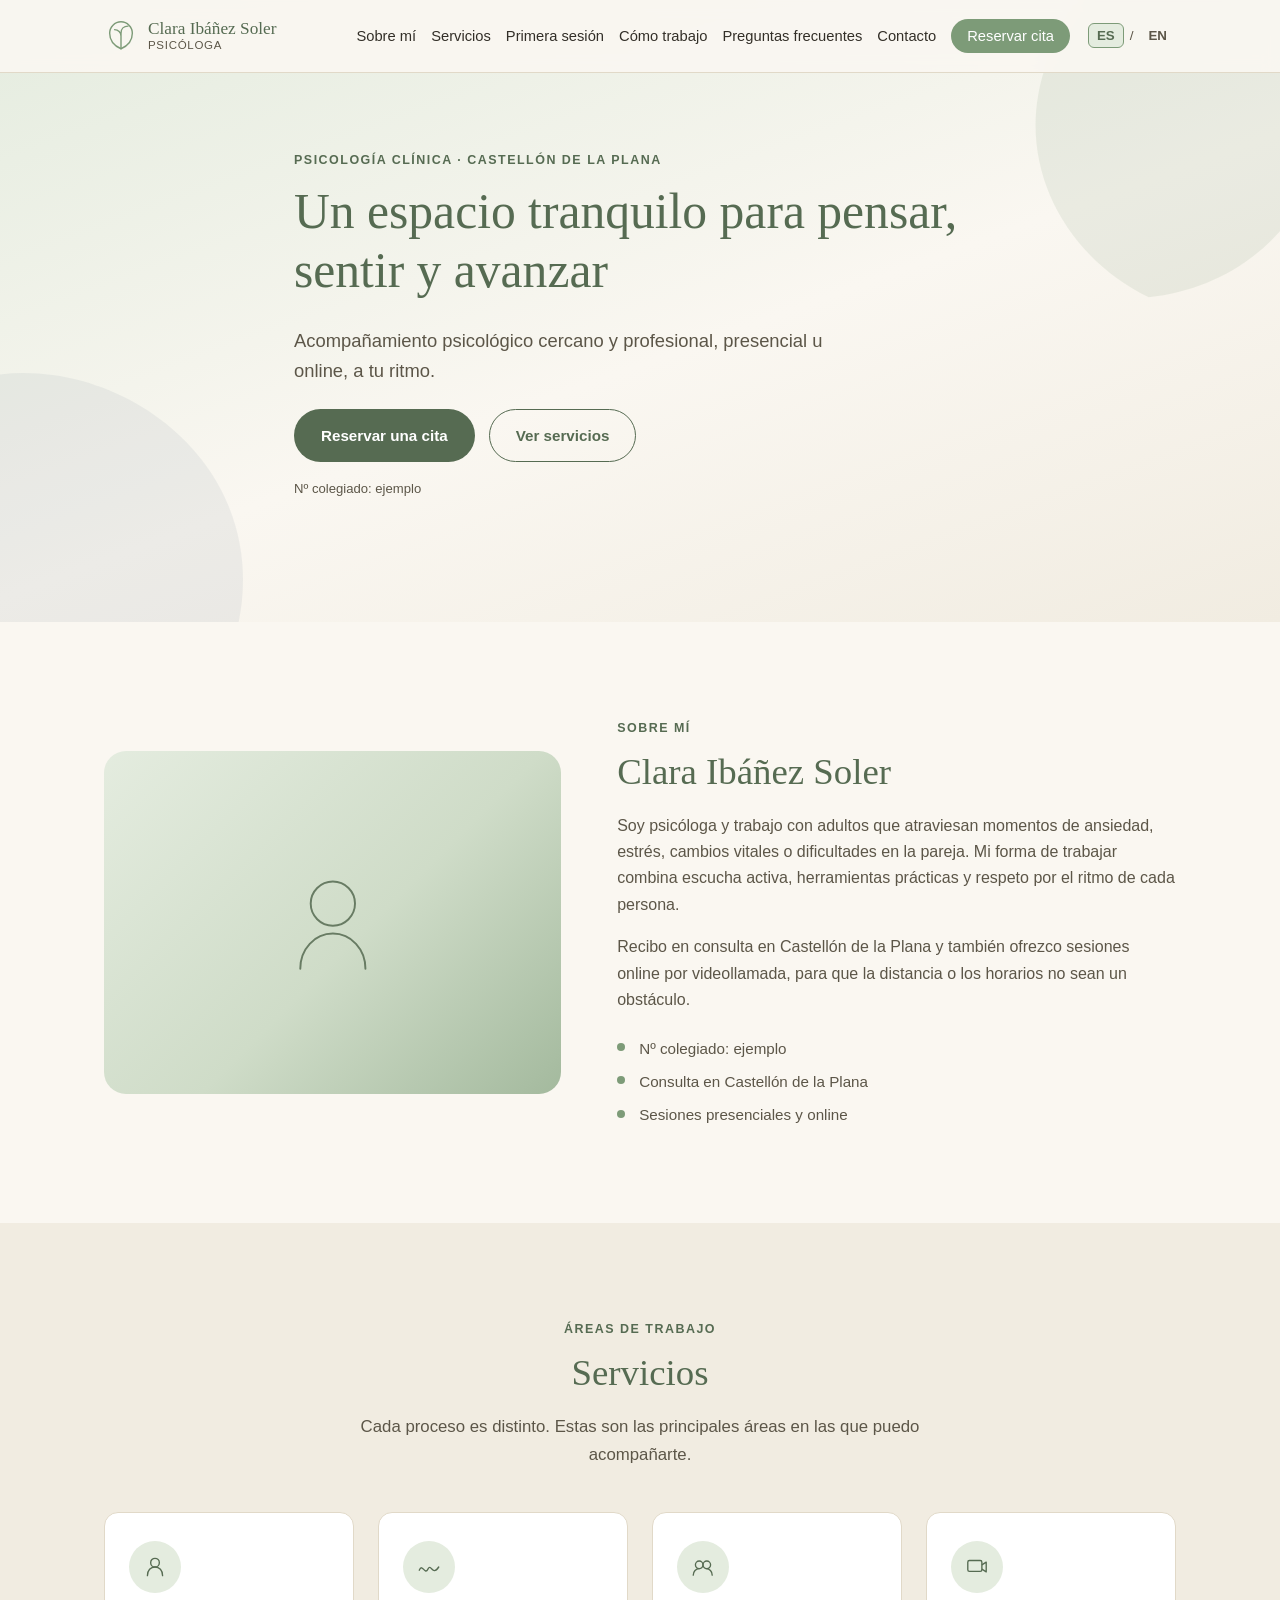
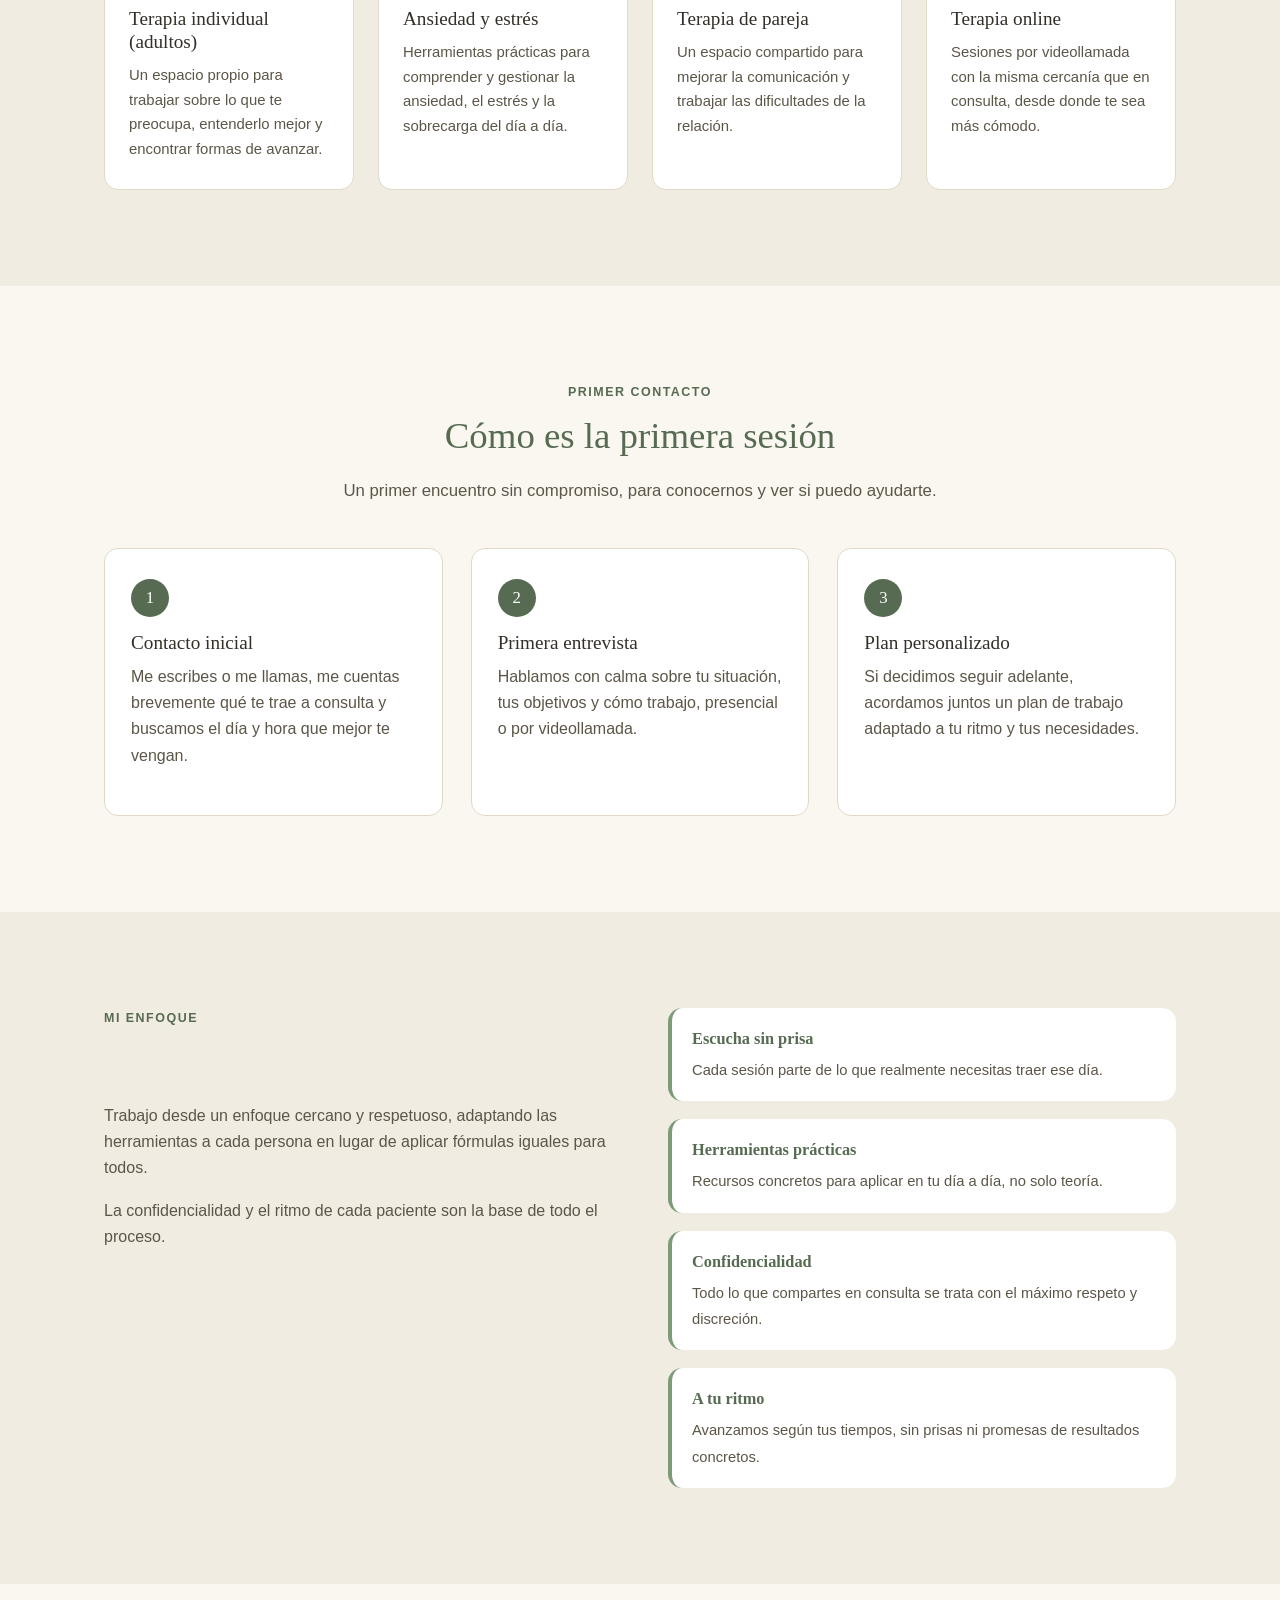
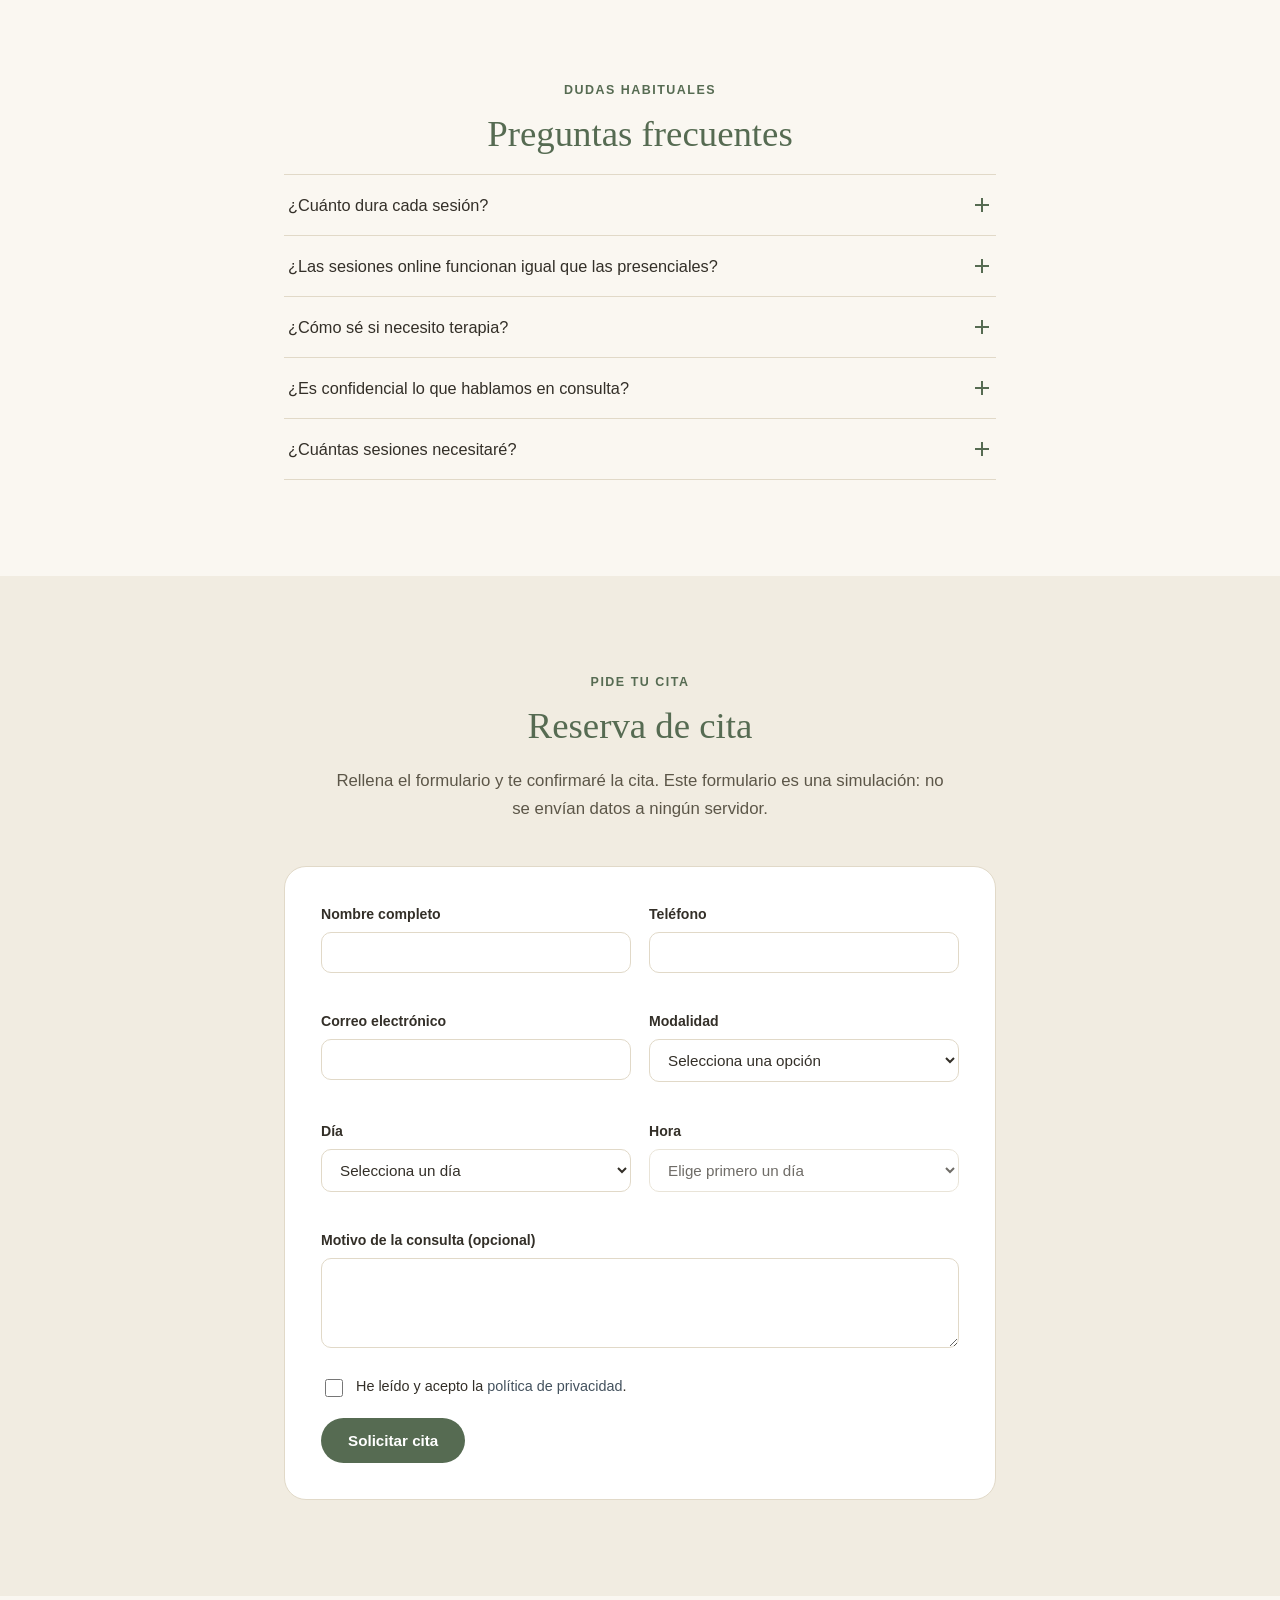
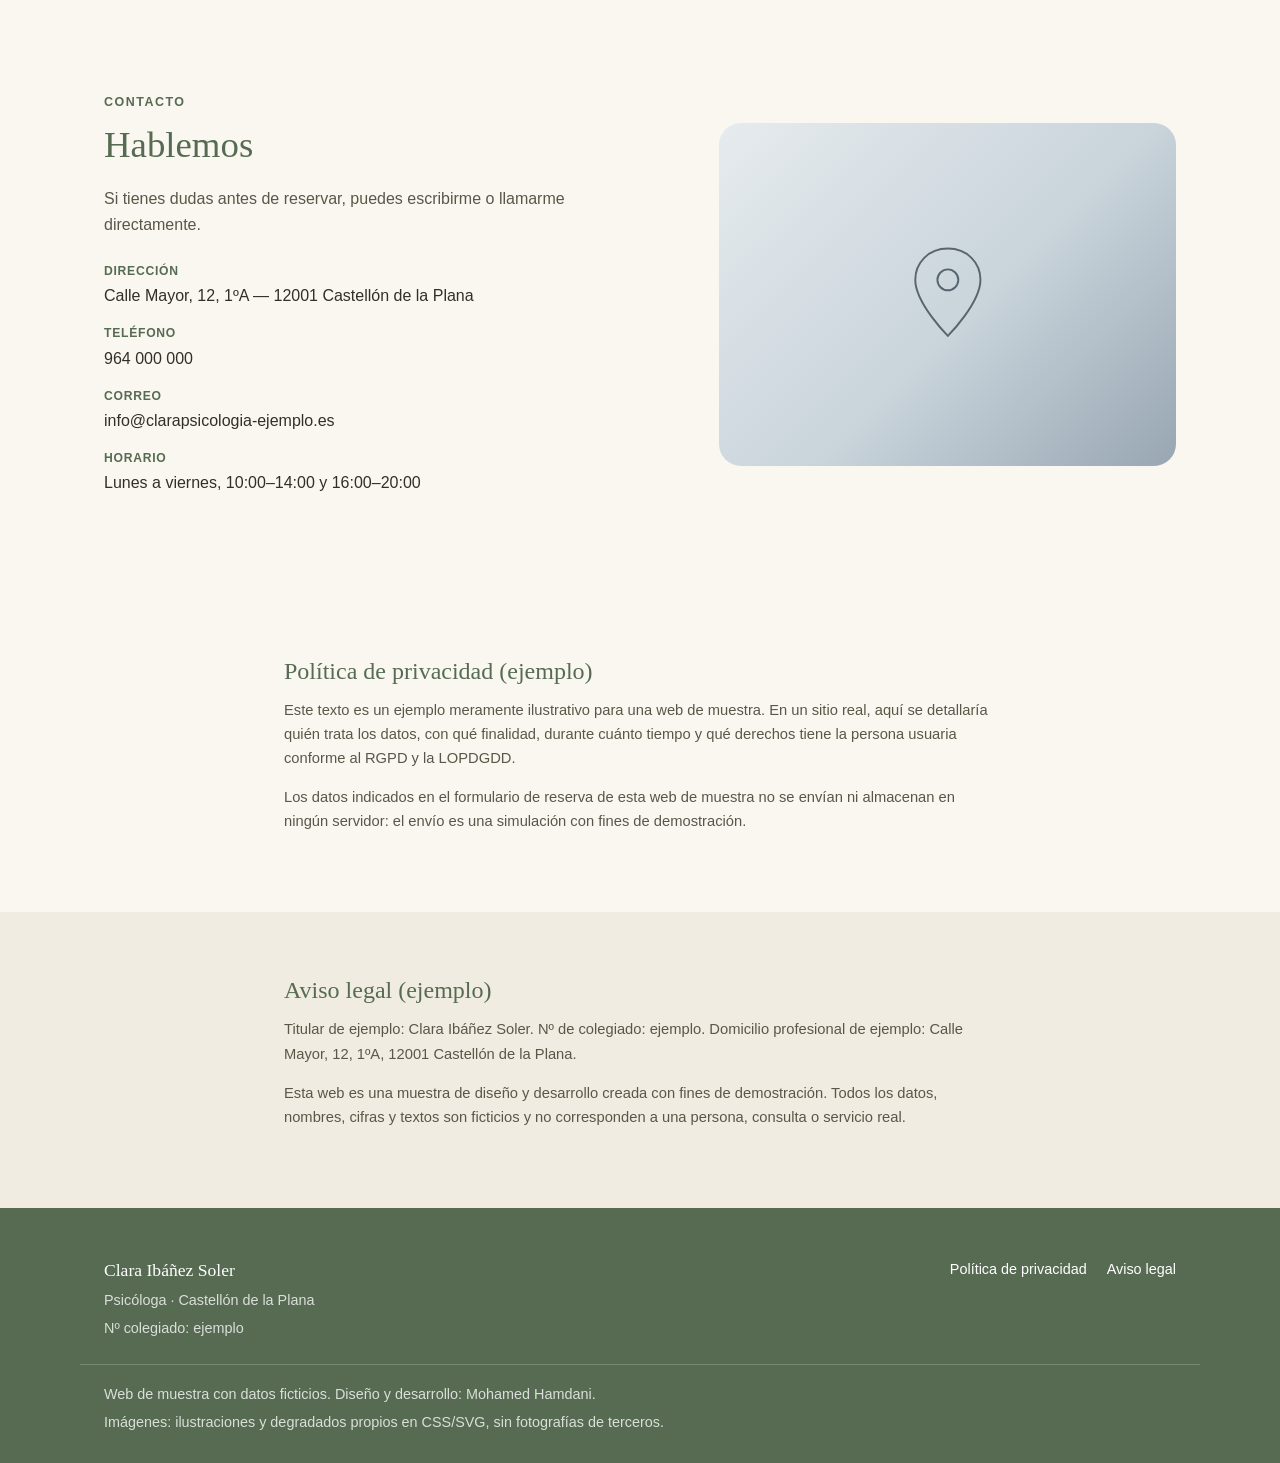
==== commit e1478856: "Añade crédito de diseño en el pie de página Co-Authored-By: Claude Sonnet 5 <noreply@anthropic.com> " ====
--- a/index.html
+++ b/index.html
@@ -429,7 +429,7 @@
     </nav>
   </div>
   <div class="container">
-    <p class="footer-disclaimer" data-i18n="footer.disclaimer">Web de muestra con datos ficticios. Diseño y desarrollo: [tu nombre aquí].</p>
+    <p class="footer-disclaimer" data-i18n="footer.disclaimer">Web de muestra con datos ficticios. Diseño y desarrollo: Mohamed Hamdani.</p>
     <p class="footer-credit" data-i18n="footer.imageCredit">Imágenes: ilustraciones y degradados propios en CSS/SVG, sin fotografías de terceros.</p>
   </div>
 </footer>
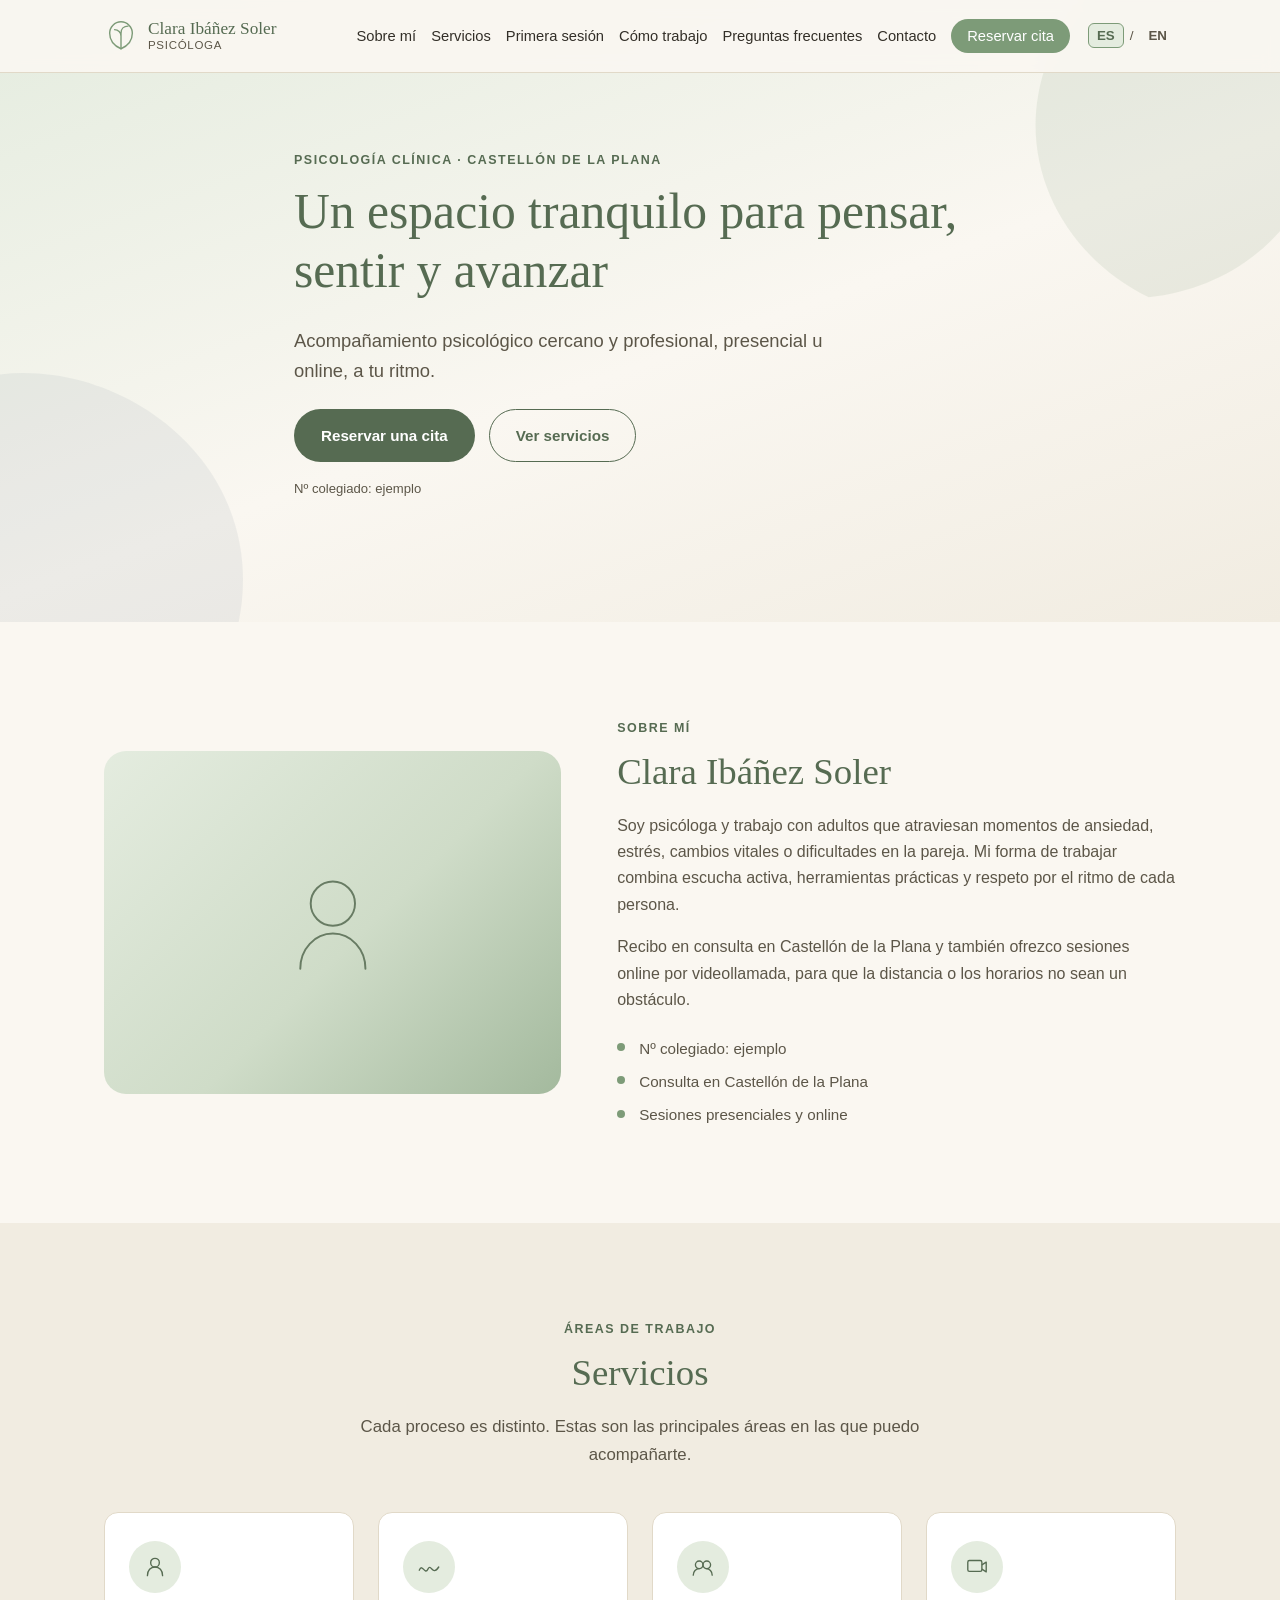
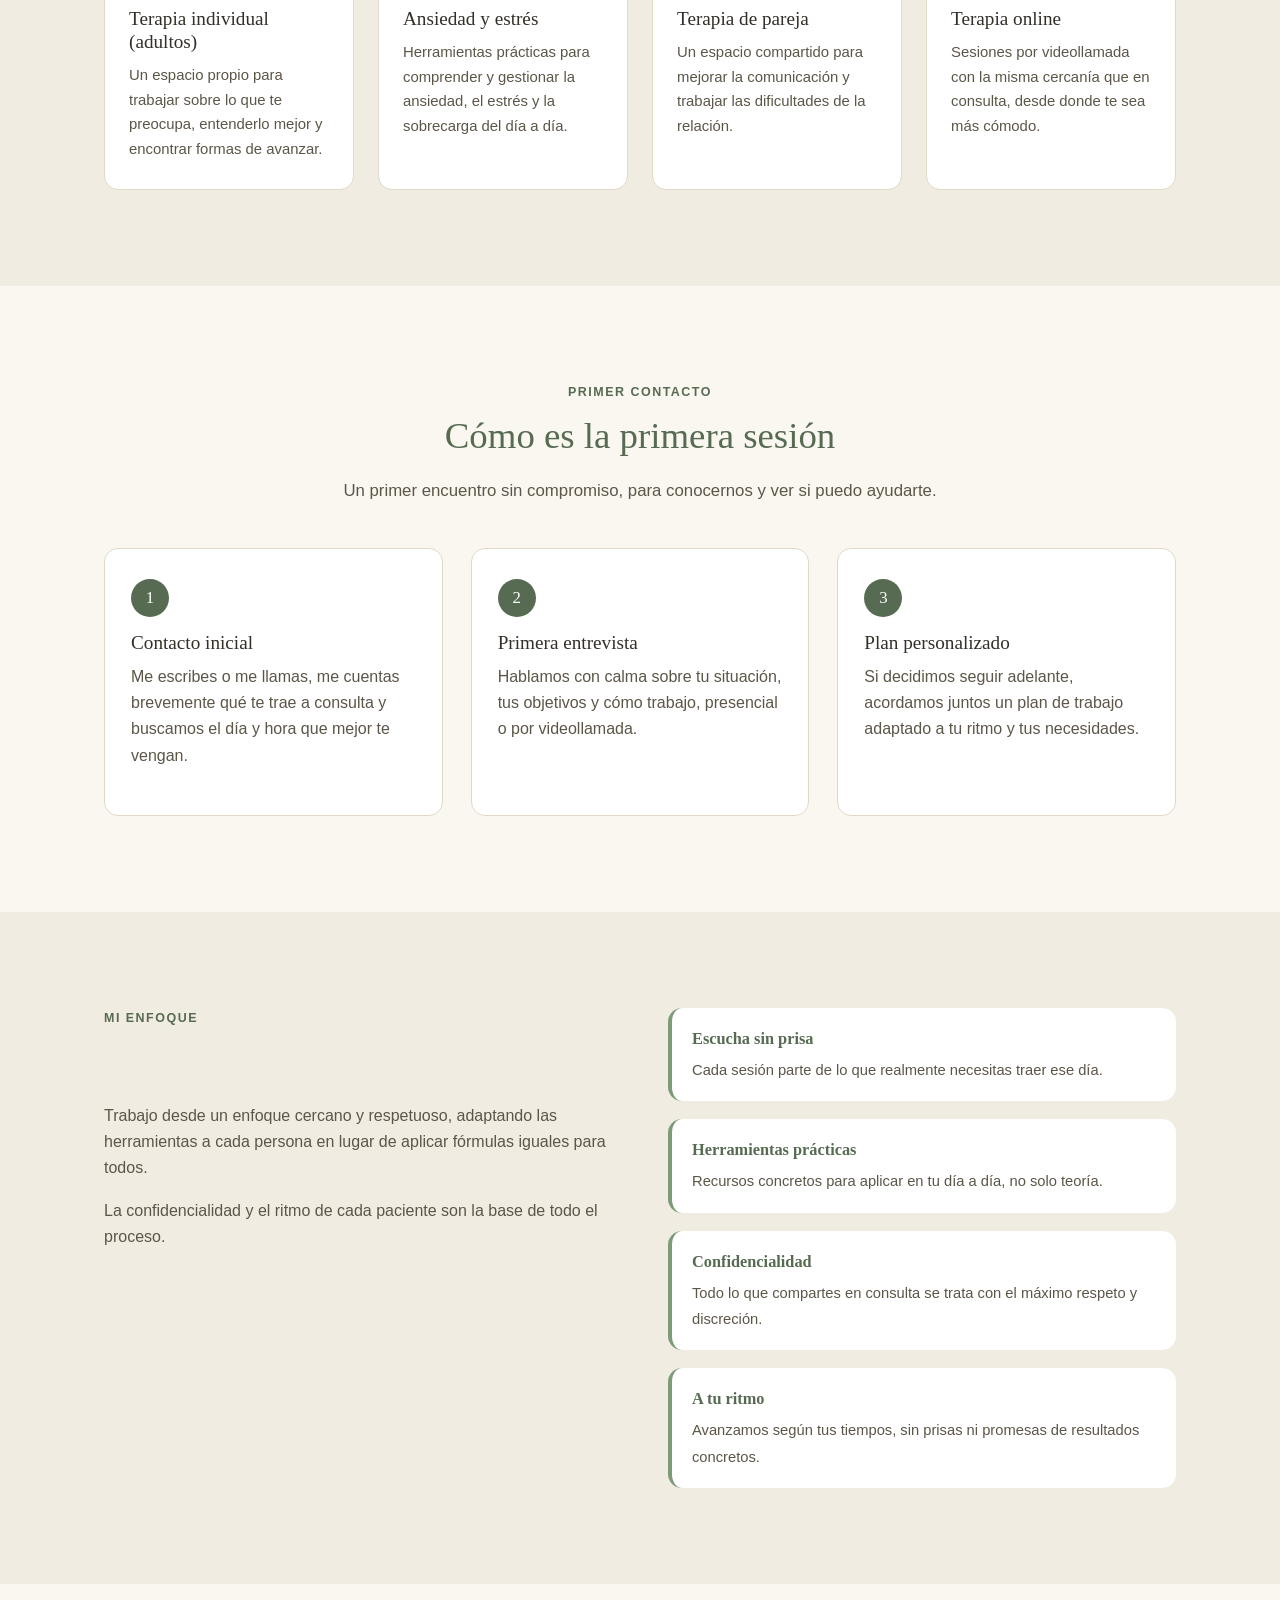
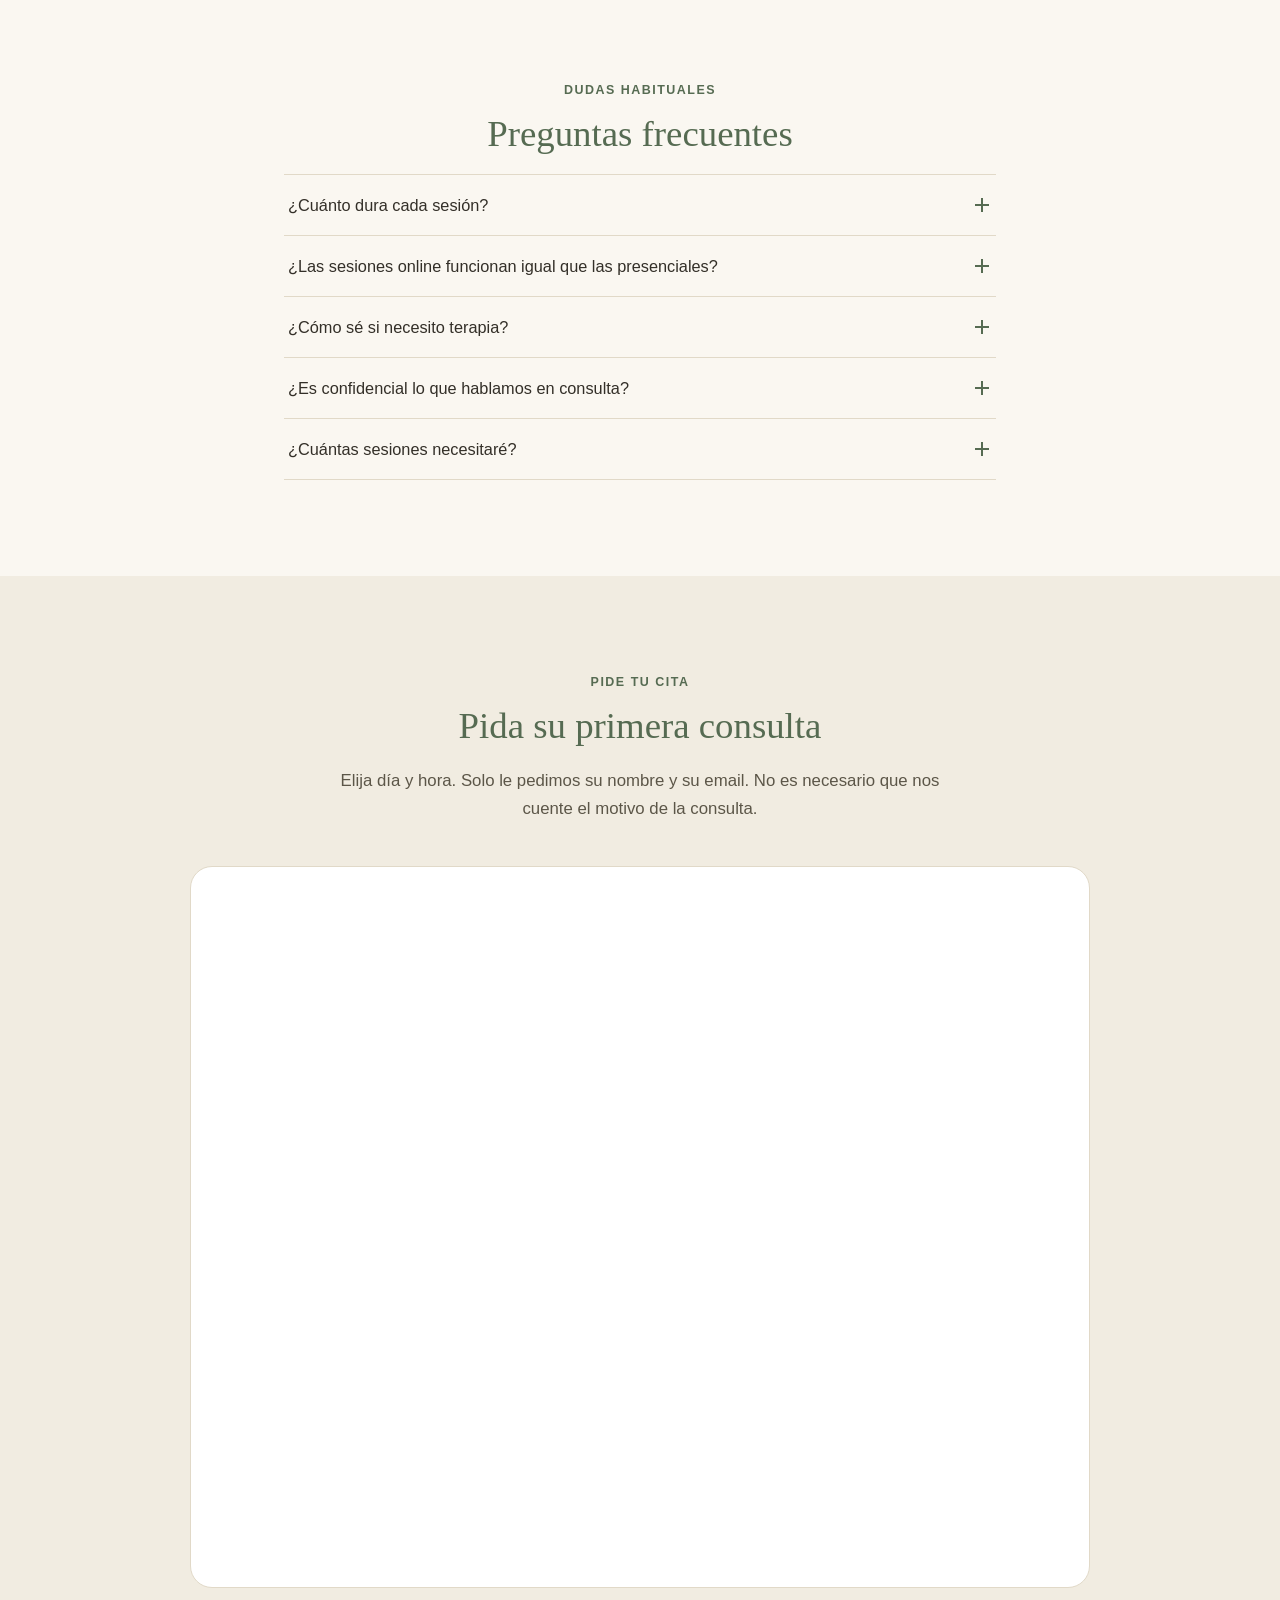
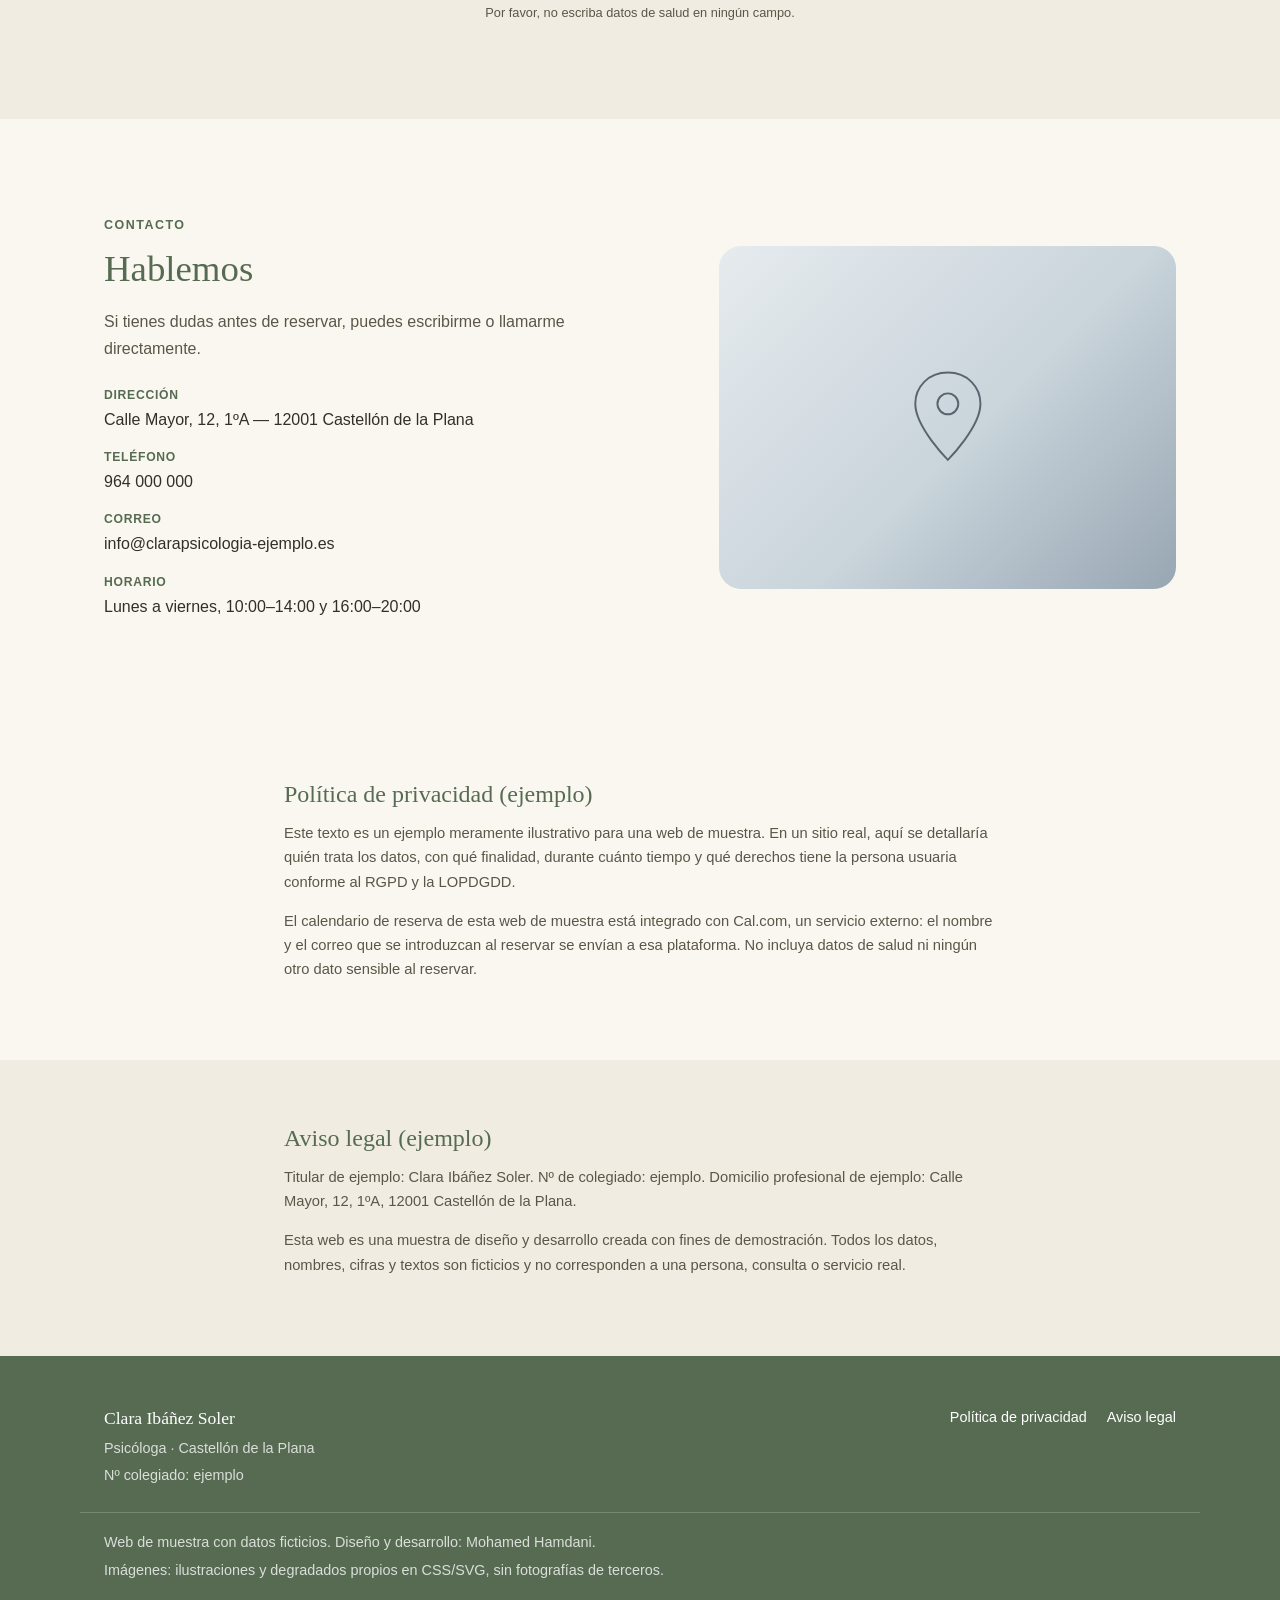
==== commit 5bf80791: "Sustituye el formulario simulado de reserva por el calendario de Cal.com La sección de reserva de ci" ====
--- a/index.html
+++ b/index.html
@@ -276,85 +276,19 @@
 
   <!-- RESERVA -->
   <section class="section section-alt" id="reserva" aria-labelledby="reserva-title">
-    <div class="container narrow">
+    <div class="container">
       <p class="eyebrow reveal center" data-i18n="booking.eyebrow">Pide tu cita</p>
-      <h2 class="reveal center" id="reserva-title" data-i18n="booking.title">Reserva de cita</h2>
-      <p class="section-lead reveal center" data-i18n="booking.lead">Rellena el formulario y te confirmaré la cita. Este formulario es una simulación: no se envían datos a ningún servidor.</p>
-
-      <form class="booking-form reveal" id="bookingForm" novalidate>
-        <!-- SIMULACIÓN: este formulario no envía datos a ningún servidor; solo valida y muestra una confirmación en pantalla. -->
-        <div class="form-row">
-          <div class="field">
-            <label for="f-nombre" data-i18n="booking.name">Nombre completo</label>
-            <input type="text" id="f-nombre" name="nombre" autocomplete="name" required minlength="2">
-            <p class="field-error" id="err-nombre" role="alert"></p>
-          </div>
-          <div class="field">
-            <label for="f-telefono" data-i18n="booking.phone">Teléfono</label>
-            <input type="tel" id="f-telefono" name="telefono" autocomplete="tel" required>
-            <p class="field-error" id="err-telefono" role="alert"></p>
-          </div>
-        </div>
-
-        <div class="form-row">
-          <div class="field">
-            <label for="f-correo" data-i18n="booking.email">Correo electrónico</label>
-            <input type="email" id="f-correo" name="correo" autocomplete="email" required>
-            <p class="field-error" id="err-correo" role="alert"></p>
-          </div>
-          <div class="field">
-            <label for="f-modalidad" data-i18n="booking.modality">Modalidad</label>
-            <select id="f-modalidad" name="modalidad" required>
-              <option value="" data-i18n="booking.modalitySelect">Selecciona una opción</option>
-              <option value="presencial" data-i18n="booking.modalityInPerson">Presencial</option>
-              <option value="online" data-i18n="booking.modalityOnline">Online (videollamada)</option>
-            </select>
-            <p class="field-error" id="err-modalidad" role="alert"></p>
-          </div>
-        </div>
-
-        <div class="form-row">
-          <div class="field">
-            <label for="f-dia" data-i18n="booking.day">Día</label>
-            <select id="f-dia" name="dia" required>
-              <option value="" data-i18n="booking.daySelect">Selecciona un día</option>
-              <option value="lunes" data-i18n="days.monday">Lunes</option>
-              <option value="martes" data-i18n="days.tuesday">Martes</option>
-              <option value="miercoles" data-i18n="days.wednesday">Miércoles</option>
-              <option value="jueves" data-i18n="days.thursday">Jueves</option>
-              <option value="viernes" data-i18n="days.friday">Viernes</option>
-              <option value="sabado" data-i18n="days.saturday">Sábado</option>
-              <option value="domingo" data-i18n="days.sunday">Domingo</option>
-            </select>
-            <p class="field-error" id="err-dia" role="alert"></p>
-          </div>
-          <div class="field">
-            <label for="f-hora" data-i18n="booking.time">Hora</label>
-            <select id="f-hora" name="hora" required disabled>
-              <option value="" data-i18n="booking.timeSelectFirst">Elige primero un día</option>
-            </select>
-            <p class="field-error" id="err-hora" role="alert"></p>
-          </div>
-        </div>
-
-        <div class="field">
-          <label for="f-motivo" data-i18n="booking.reason">Motivo de la consulta (opcional)</label>
-          <textarea id="f-motivo" name="motivo" rows="3"></textarea>
-        </div>
-
-        <div class="field field-checkbox">
-          <input type="checkbox" id="f-privacidad" name="privacidad" required>
-          <label for="f-privacidad">
-            <span data-i18n="booking.privacyPre">He leído y acepto la</span>
-            <a href="#privacidad" data-i18n="booking.privacyLink">política de privacidad</a>.
-          </label>
-          <p class="field-error" id="err-privacidad" role="alert"></p>
-        </div>
-
-        <button type="submit" class="btn btn-primary" data-i18n="booking.submit">Solicitar cita</button>
-
-        <p class="form-confirmation" id="formConfirmation" role="status" hidden></p>
-      </form>
+      <h2 class="reveal center" id="reserva-title" data-i18n="booking.title">Pida su primera consulta</h2>
+      <p class="section-lead reveal center" data-i18n="booking.lead">Elija día y hora. Solo le pedimos su nombre y su email. No es necesario que nos cuente el motivo de la consulta.</p>
+
+      <div class="booking-calendar reveal">
+        <iframe
+          src="https://cal.com/clara-ibanez-muestra-dpta4d/primera-consulta?embed=true&layout=month_view"
+          title="Calendario para reservar la primera consulta"
+          loading="lazy"
+        ></iframe>
+      </div>
+      <p class="booking-note reveal" data-i18n="booking.healthNote">Por favor, no escriba datos de salud en ningún campo.</p>
     </div>
   </section>
 
--- a/css/style.css
+++ b/css/style.css
@@ -484,89 +484,28 @@
 }
 .accordion-panel p { margin: 0; font-size: 0.95rem; }
 
-/* Booking form */
-.booking-form {
+/* Booking calendar (Cal.com embed) */
+.booking-calendar {
+  max-width: 900px;
+  margin: 0 auto;
+  border-radius: var(--radius-lg);
+  overflow: hidden;
+  border: 1px solid var(--color-border);
   background: var(--color-surface);
-  border-radius: var(--radius-lg);
-  padding: 36px;
-  border: 1px solid var(--color-border);
-}
-.form-row {
-  display: grid;
-  grid-template-columns: 1fr 1fr;
-  gap: 18px;
-}
-.field { margin-bottom: 18px; }
-.field label {
+}
+.booking-calendar iframe {
   display: block;
-  font-size: 0.88rem;
-  font-weight: 600;
-  color: var(--color-text);
-  margin-bottom: 6px;
-}
-.field input[type="text"],
-.field input[type="tel"],
-.field input[type="email"],
-.field select,
-.field textarea {
   width: 100%;
-  padding: 11px 14px;
-  border-radius: 10px;
-  border: 1px solid var(--color-border);
-  background: #fff;
-  color: var(--color-text);
-  font-size: 0.95rem;
-  font-family: var(--font-body);
-  transition: border-color var(--transition-fast), box-shadow var(--transition-fast);
-}
-.field input:focus, .field select:focus, .field textarea:focus {
-  border-color: var(--color-sage);
-  box-shadow: 0 0 0 3px var(--color-sage-pale);
-}
-.field select {
-  color: var(--color-text);
-  background-color: #fff;
-}
-.field select option {
-  color: var(--color-text);
-  background-color: #fff;
-}
-.field textarea { resize: vertical; min-height: 90px; }
-
-.field.is-invalid input,
-.field.is-invalid select,
-.field.is-invalid textarea {
-  border-color: var(--color-error);
-}
-.field-error {
-  color: var(--color-error);
-  font-size: 0.82rem;
-  margin: 6px 0 0;
-  min-height: 1em;
-}
-
-.field-checkbox {
-  display: flex;
-  flex-wrap: wrap;
-  align-items: flex-start;
-  gap: 10px;
-}
-.field-checkbox input {
-  margin-top: 4px;
-  width: 18px;
-  height: 18px;
-  accent-color: var(--color-sage-dark);
-}
-.field-checkbox label { font-size: 0.9rem; font-weight: 400; margin: 0; }
-
-.form-confirmation {
-  margin-top: 18px;
-  padding: 14px 18px;
-  border-radius: 10px;
-  background: var(--color-sage-pale);
-  color: var(--color-sage-dark);
-  font-weight: 600;
-  font-size: 0.92rem;
+  height: 720px;
+  min-height: 650px;
+  border: 0;
+}
+.booking-note {
+  max-width: 900px;
+  margin: 14px auto 0;
+  text-align: center;
+  font-size: 0.8rem;
+  color: var(--color-text-soft);
 }
 
 /* Contact */
@@ -693,8 +632,7 @@
   .hero { padding: 130px 0 80px; }
   .section { padding: 72px 0; }
   .card-grid { grid-template-columns: 1fr; }
-  .form-row { grid-template-columns: 1fr; }
-  .booking-form { padding: 24px 20px; }
+  .booking-calendar iframe { height: 650px; }
   .hero-actions { flex-direction: column; align-items: stretch; }
   .hero-actions .btn { text-align: center; }
   .footer-grid { flex-direction: column; }
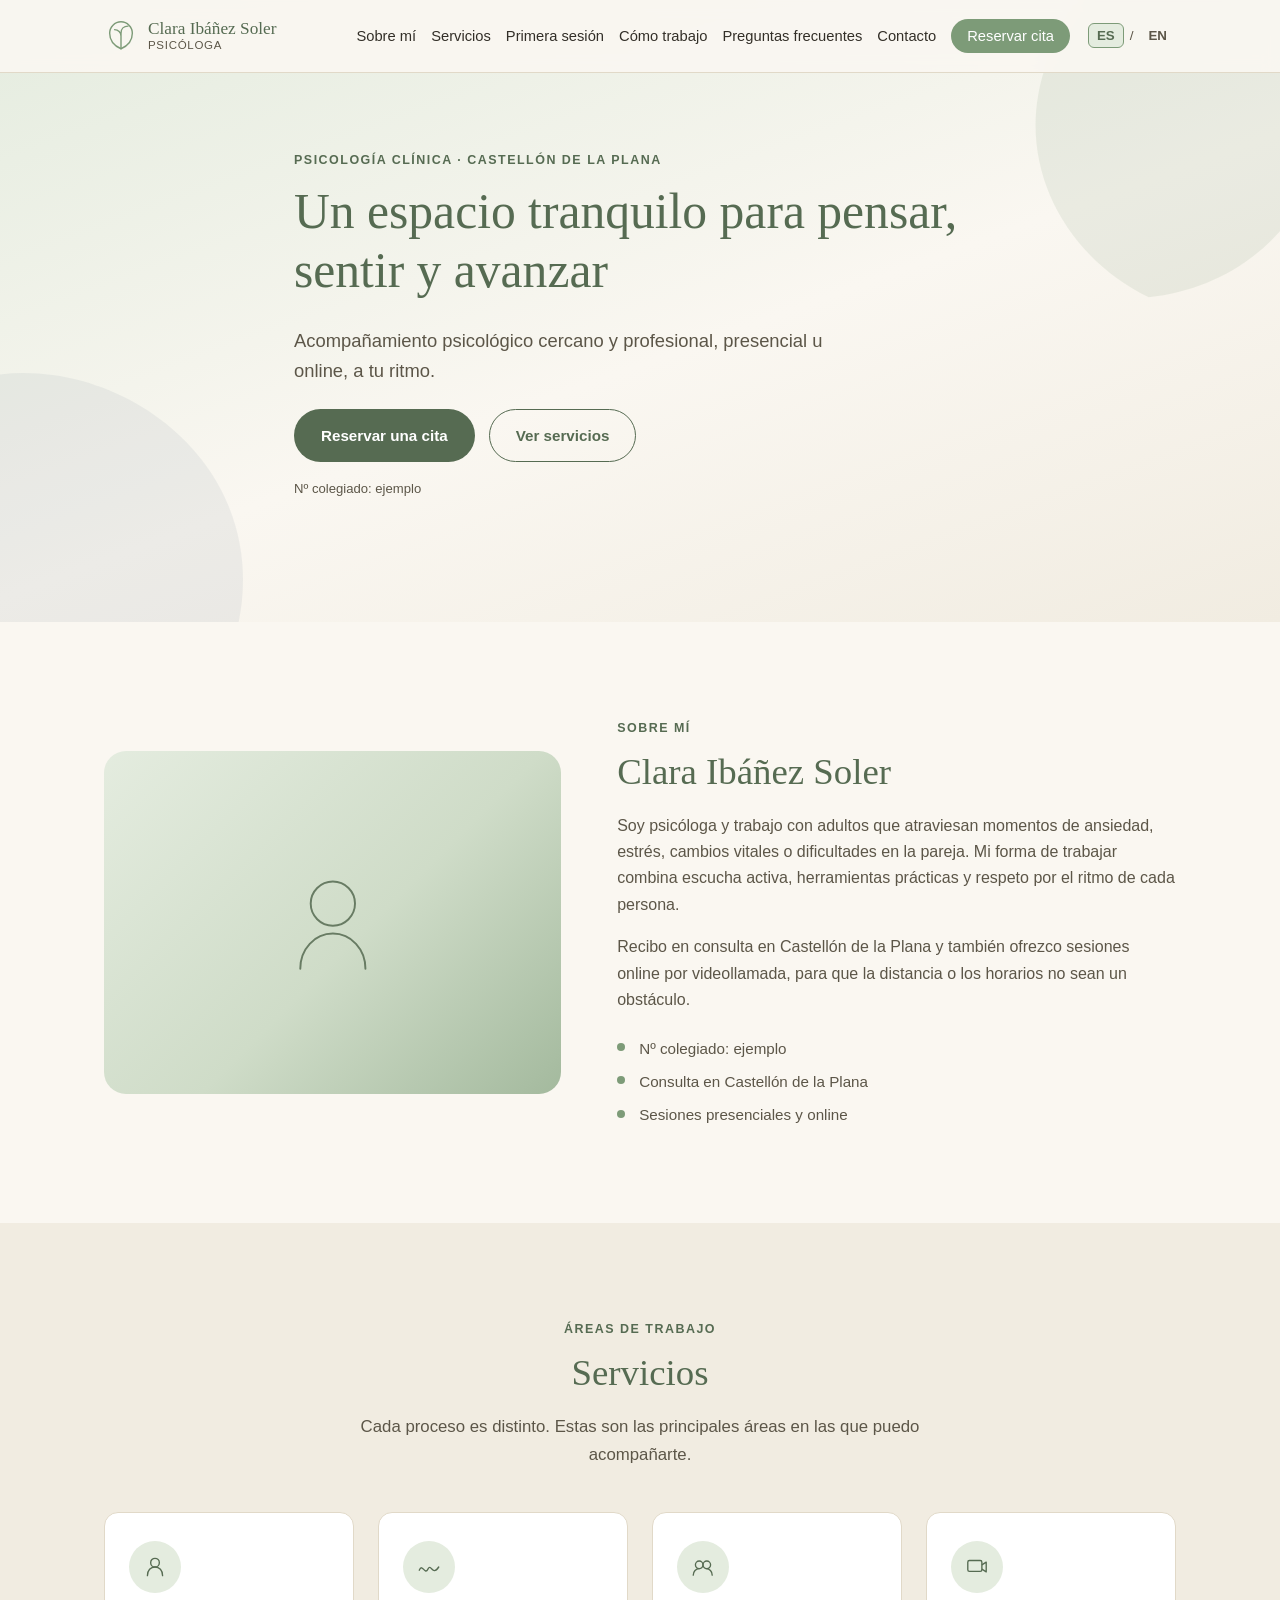
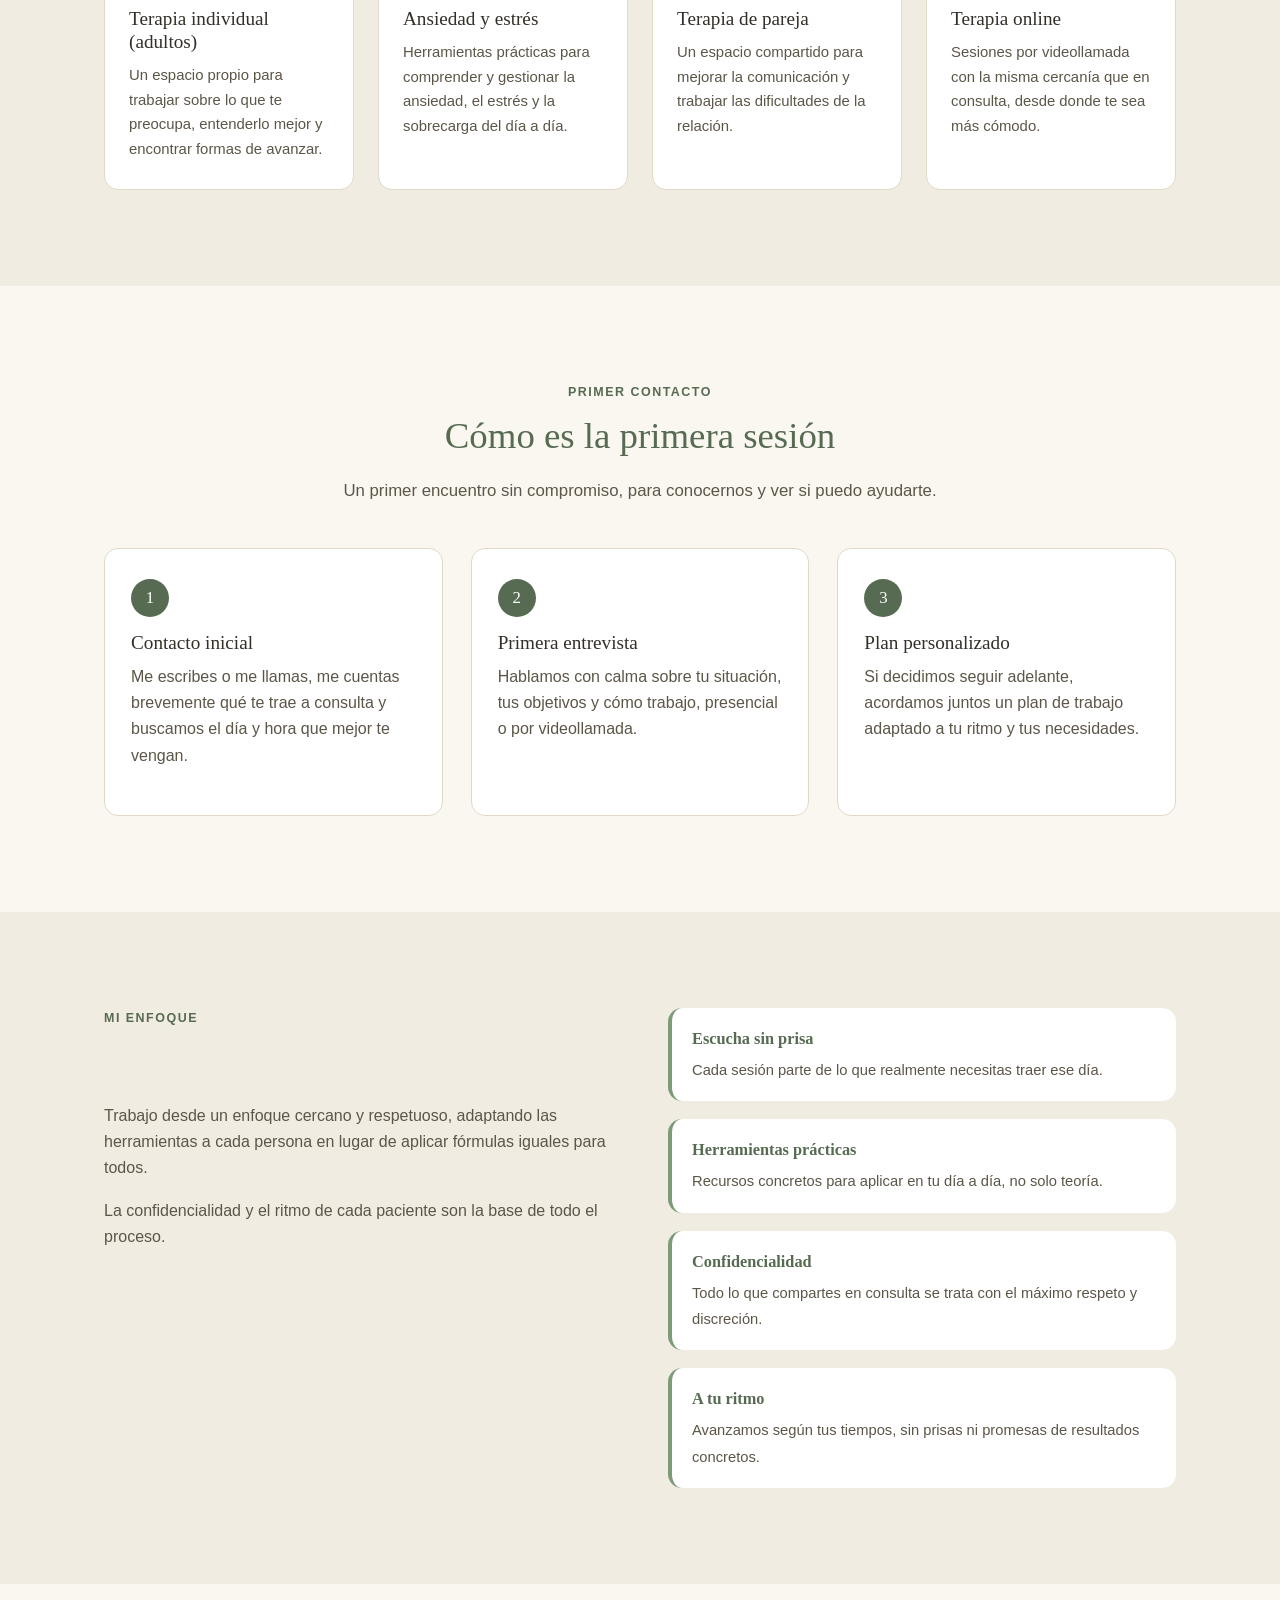
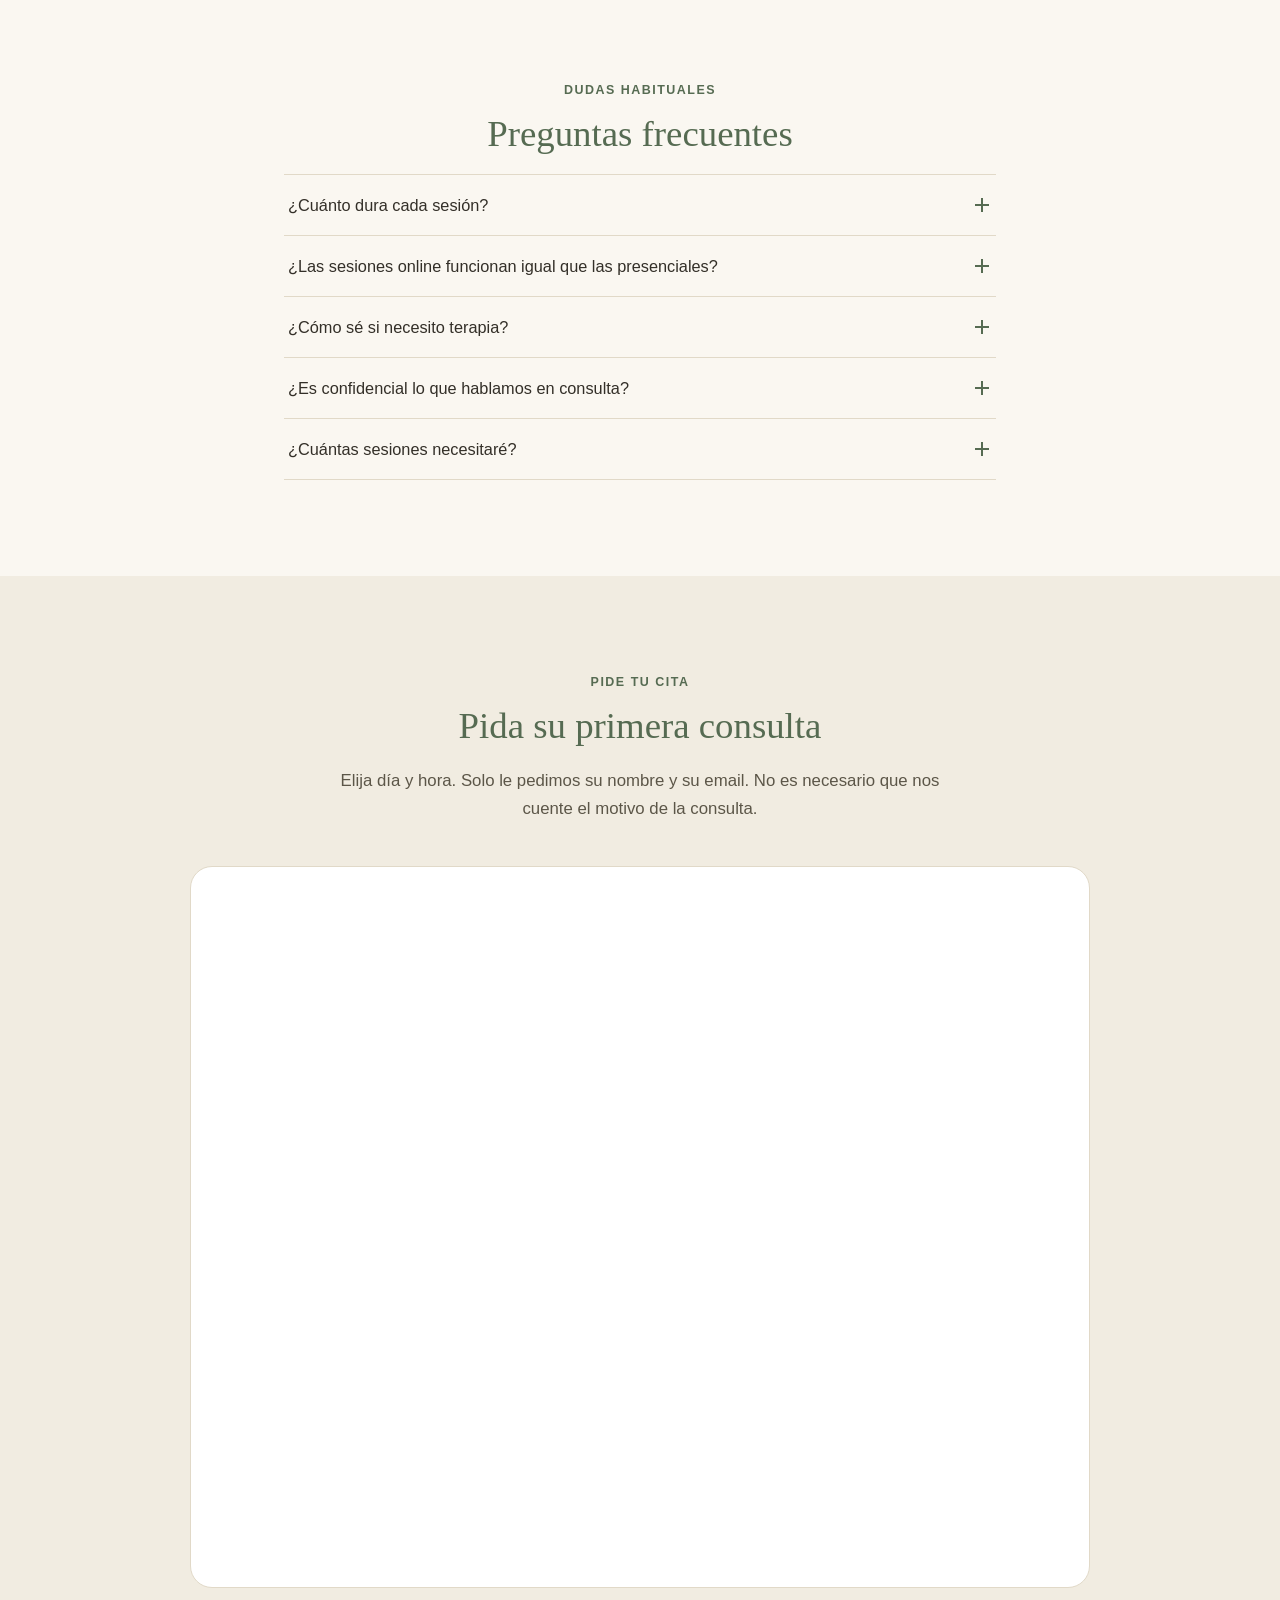
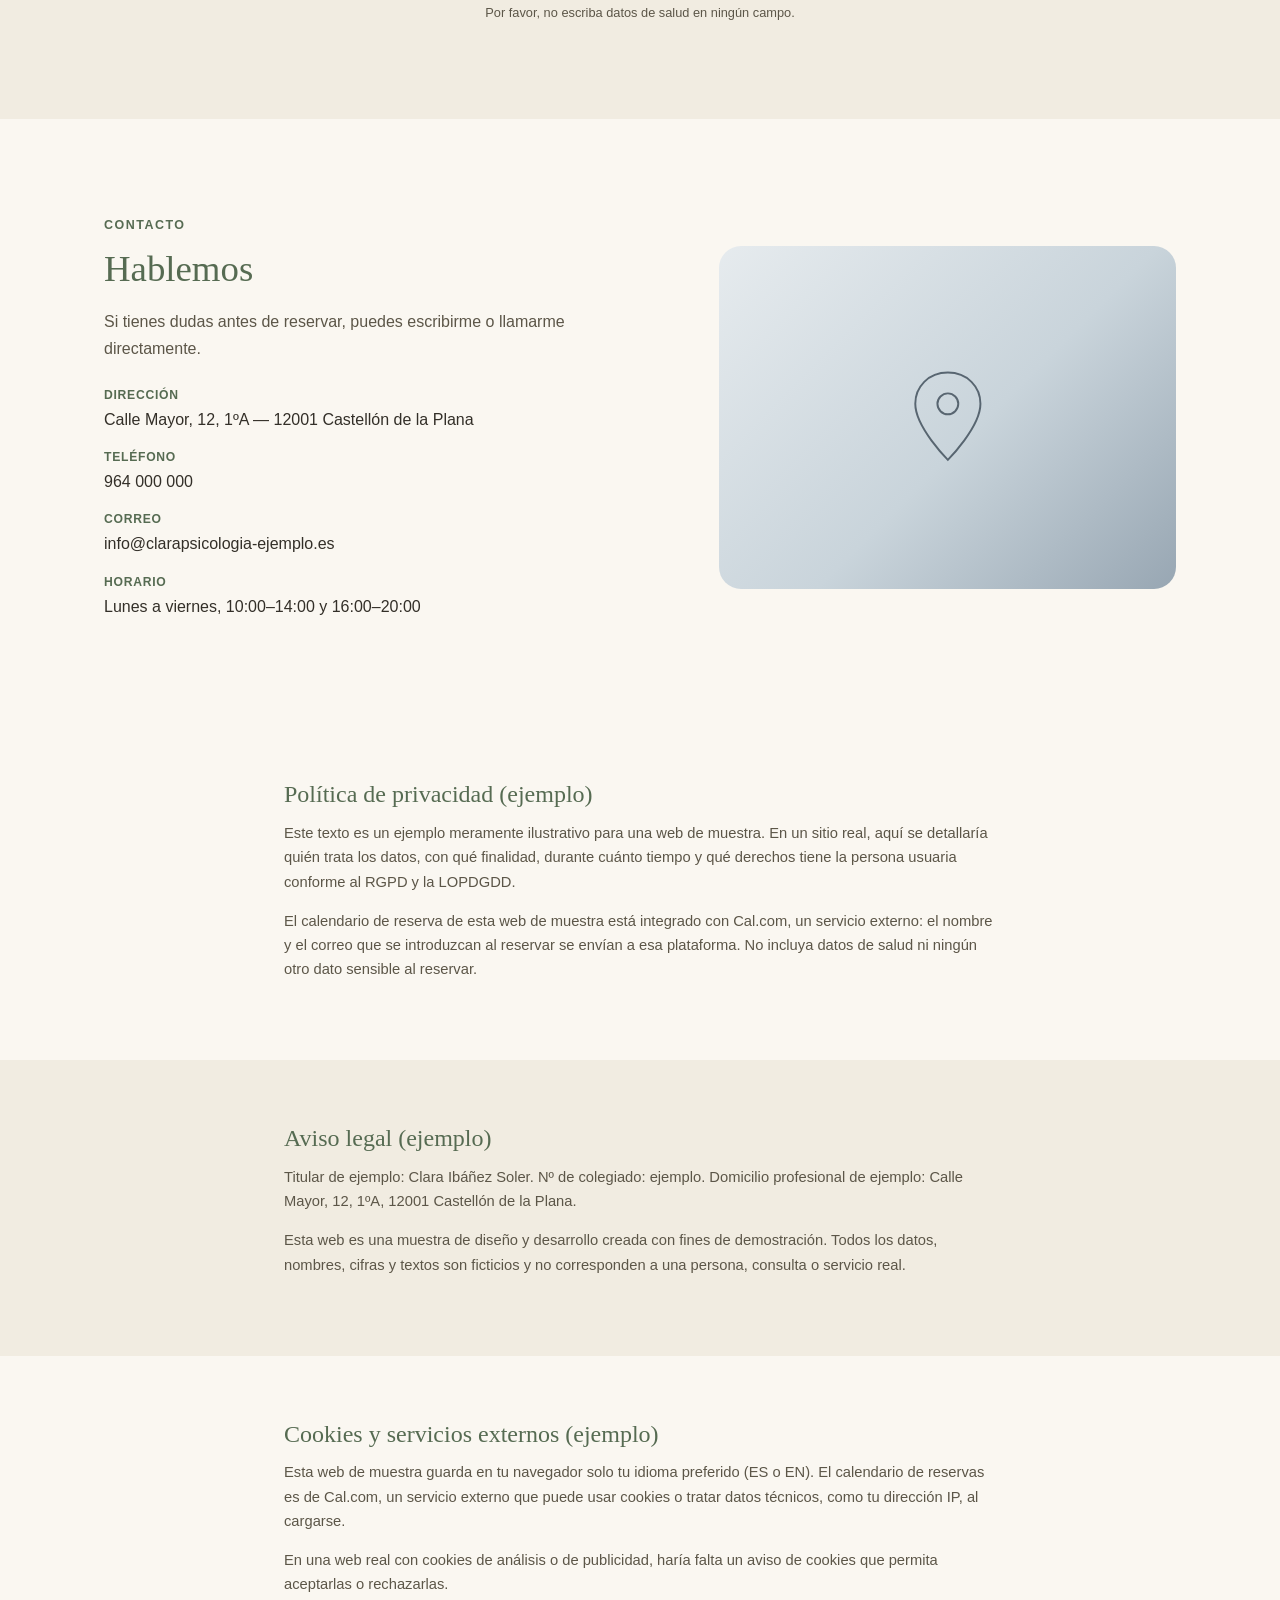
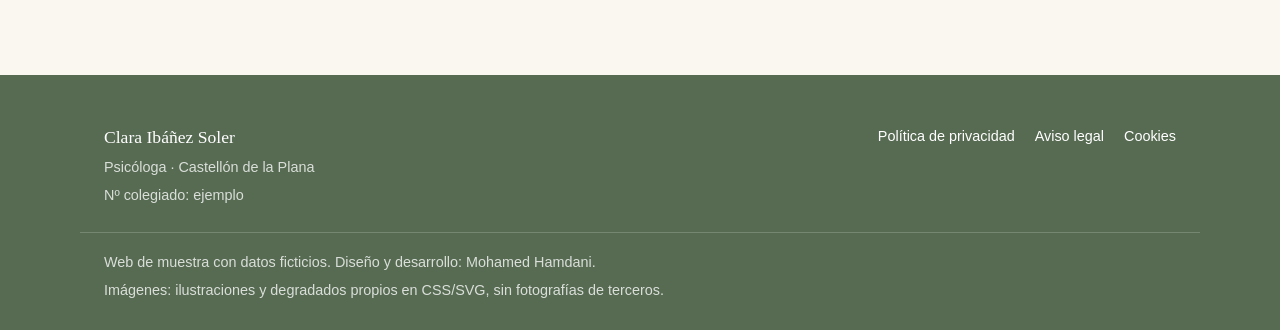
==== commit 4e9e525f: "Añadir sección de cookies y enlace en el pie; actualizar el texto base de privacidad - Nueva sección" ====
--- a/index.html
+++ b/index.html
@@ -1,4 +1,5 @@
 <!doctype html>
+<!-- Vista previa: rama prueba-citas (actualizado) -->
 <html lang="es">
 <head>
 <meta charset="UTF-8">
@@ -334,7 +335,7 @@
     <div class="container narrow">
       <h2 id="privacidad-title" data-i18n="privacy.title">Política de privacidad (ejemplo)</h2>
       <p data-i18n="privacy.p1">Este texto es un ejemplo meramente ilustrativo para una web de muestra. En un sitio real, aquí se detallaría quién trata los datos, con qué finalidad, durante cuánto tiempo y qué derechos tiene la persona usuaria conforme al RGPD y la LOPDGDD.</p>
-      <p data-i18n="privacy.p2">Los datos indicados en el formulario de reserva de esta web de muestra no se envían ni almacenan en ningún servidor: el envío es una simulación con fines de demostración.</p>
+      <p data-i18n="privacy.p2">El calendario de reserva de esta web de muestra está integrado con Cal.com, un servicio externo: el nombre y el correo que se introduzcan al reservar se envían a esa plataforma. No incluya datos de salud ni ningún otro dato sensible al reservar.</p>
     </div>
   </section>
 
@@ -343,6 +344,14 @@
       <h2 id="aviso-legal-title" data-i18n="legal.title">Aviso legal (ejemplo)</h2>
       <p data-i18n="legal.p1">Titular de ejemplo: Clara Ibáñez Soler. Nº de colegiado: ejemplo. Domicilio profesional de ejemplo: Calle Mayor, 12, 1ºA, 12001 Castellón de la Plana.</p>
       <p data-i18n="legal.p2">Esta web es una muestra de diseño y desarrollo creada con fines de demostración. Todos los datos, nombres, cifras y textos son ficticios y no corresponden a una persona, consulta o servicio real.</p>
+    </div>
+  </section>
+
+  <section class="section section-legal" id="cookies" aria-labelledby="cookies-title">
+    <div class="container narrow">
+      <h2 id="cookies-title" data-i18n="cookies.title">Cookies y servicios externos (ejemplo)</h2>
+      <p data-i18n="cookies.p1">Esta web de muestra guarda en tu navegador solo tu idioma preferido (ES o EN). El calendario de reservas es de Cal.com, un servicio externo que puede usar cookies o tratar datos técnicos, como tu dirección IP, al cargarse.</p>
+      <p data-i18n="cookies.p2">En una web real con cookies de análisis o de publicidad, haría falta un aviso de cookies que permita aceptarlas o rechazarlas.</p>
     </div>
   </section>
 
@@ -359,6 +368,7 @@
       <ul class="footer-links">
         <li><a href="#privacidad" data-i18n="footer.privacy">Política de privacidad</a></li>
         <li><a href="#aviso-legal" data-i18n="footer.legal">Aviso legal</a></li>
+        <li><a href="#cookies" data-i18n="footer.cookies">Cookies</a></li>
       </ul>
     </nav>
   </div>
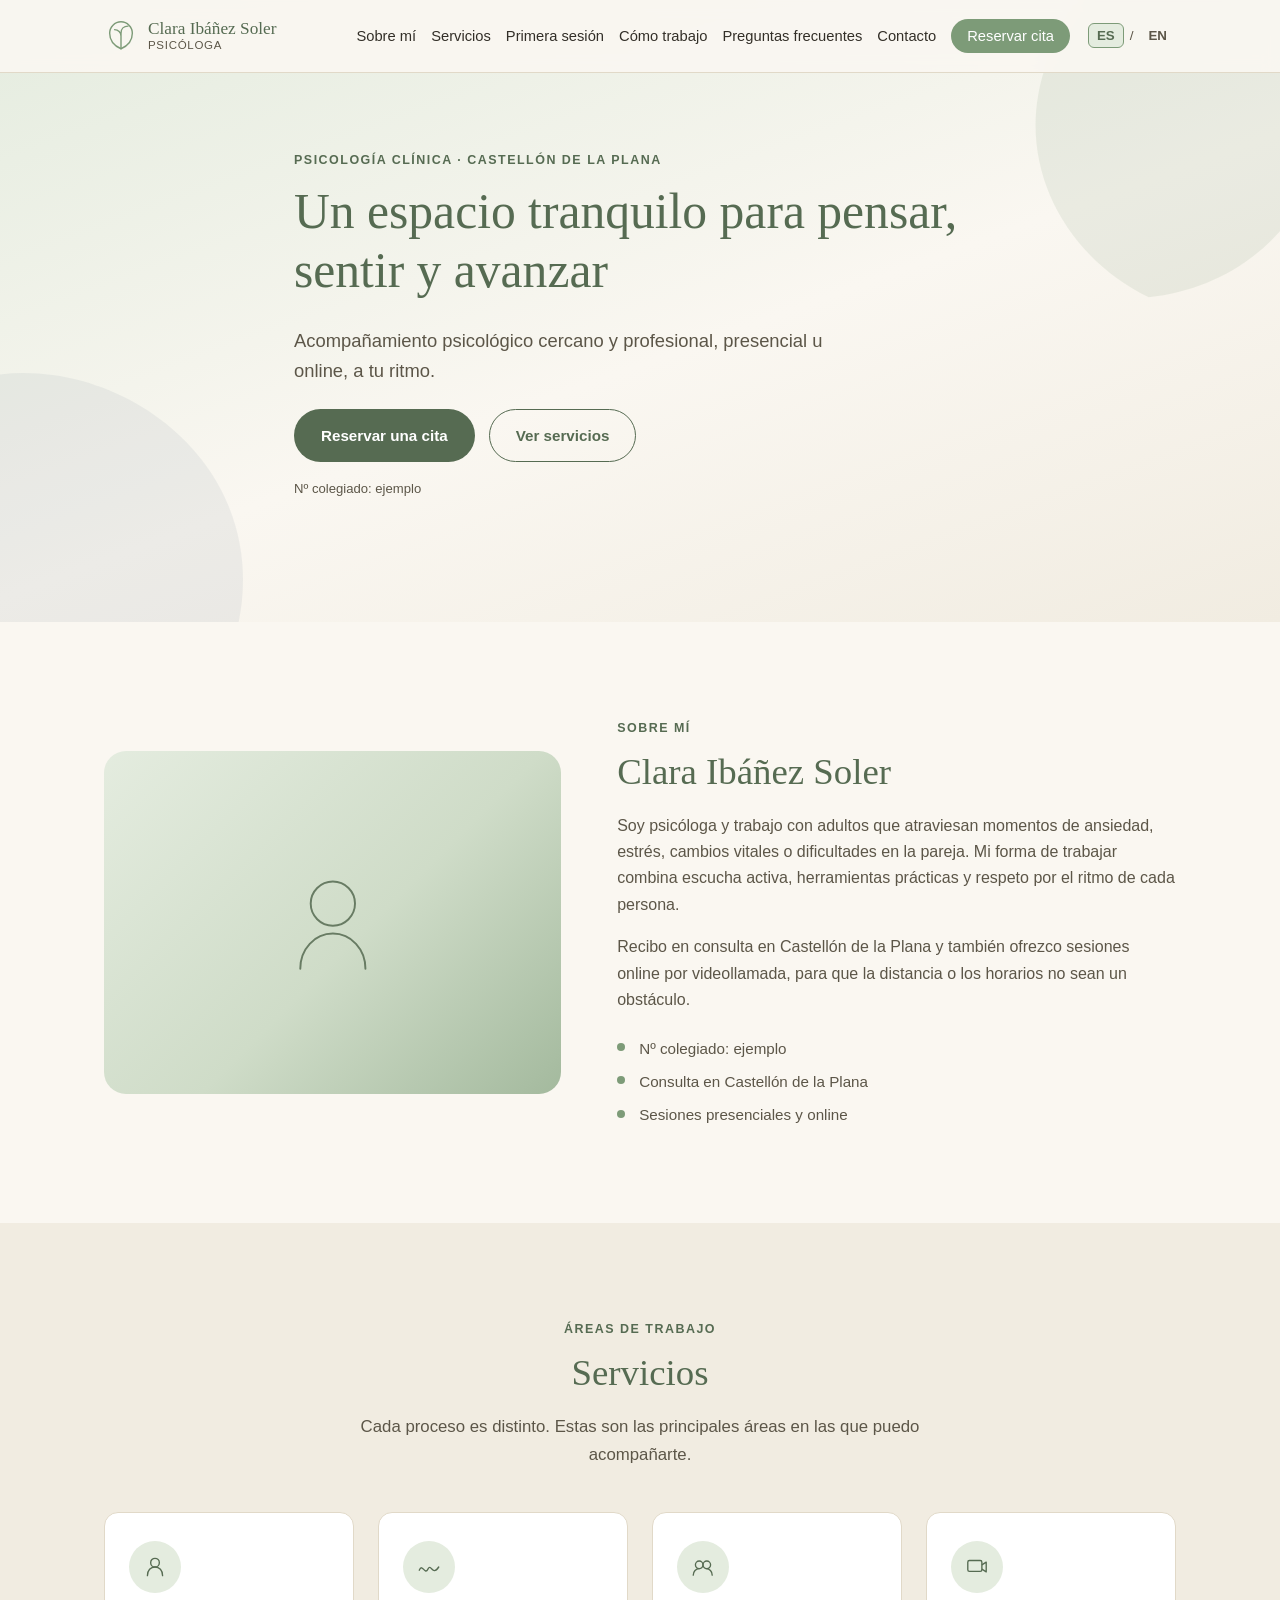
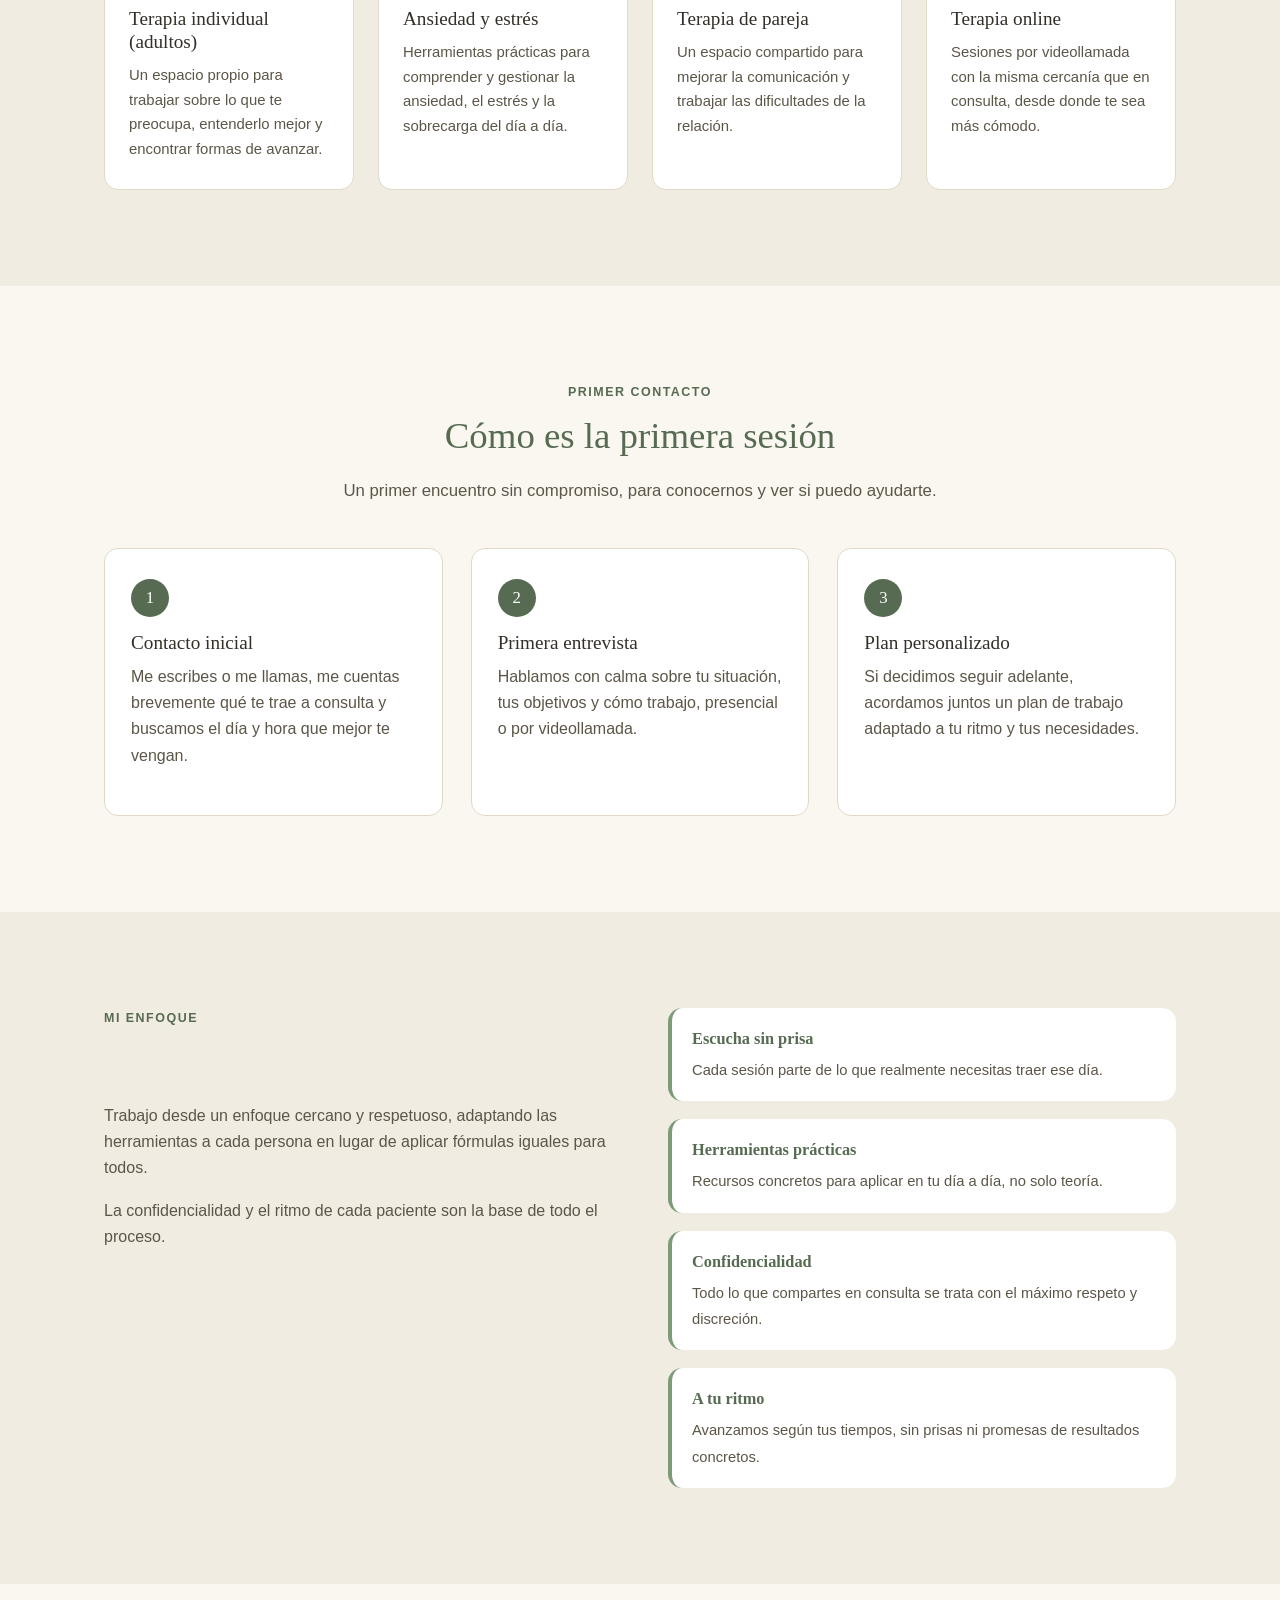
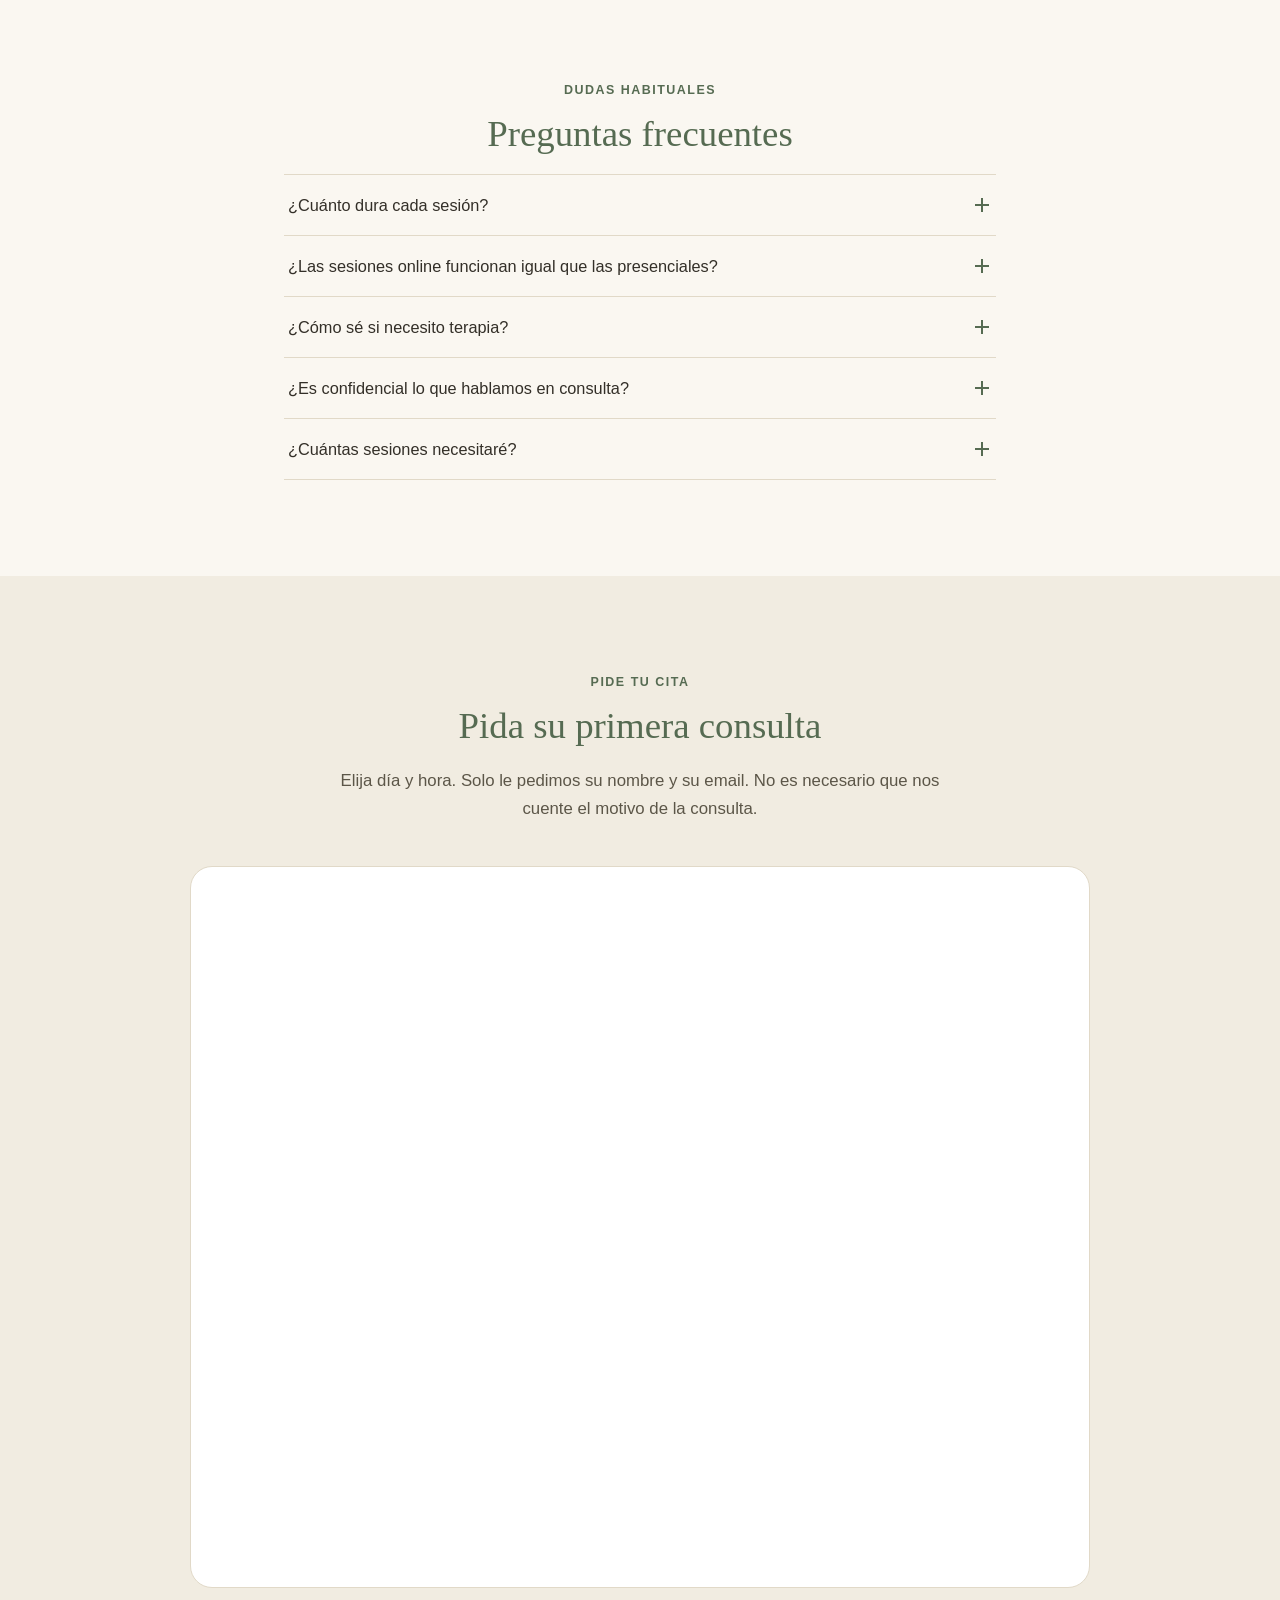
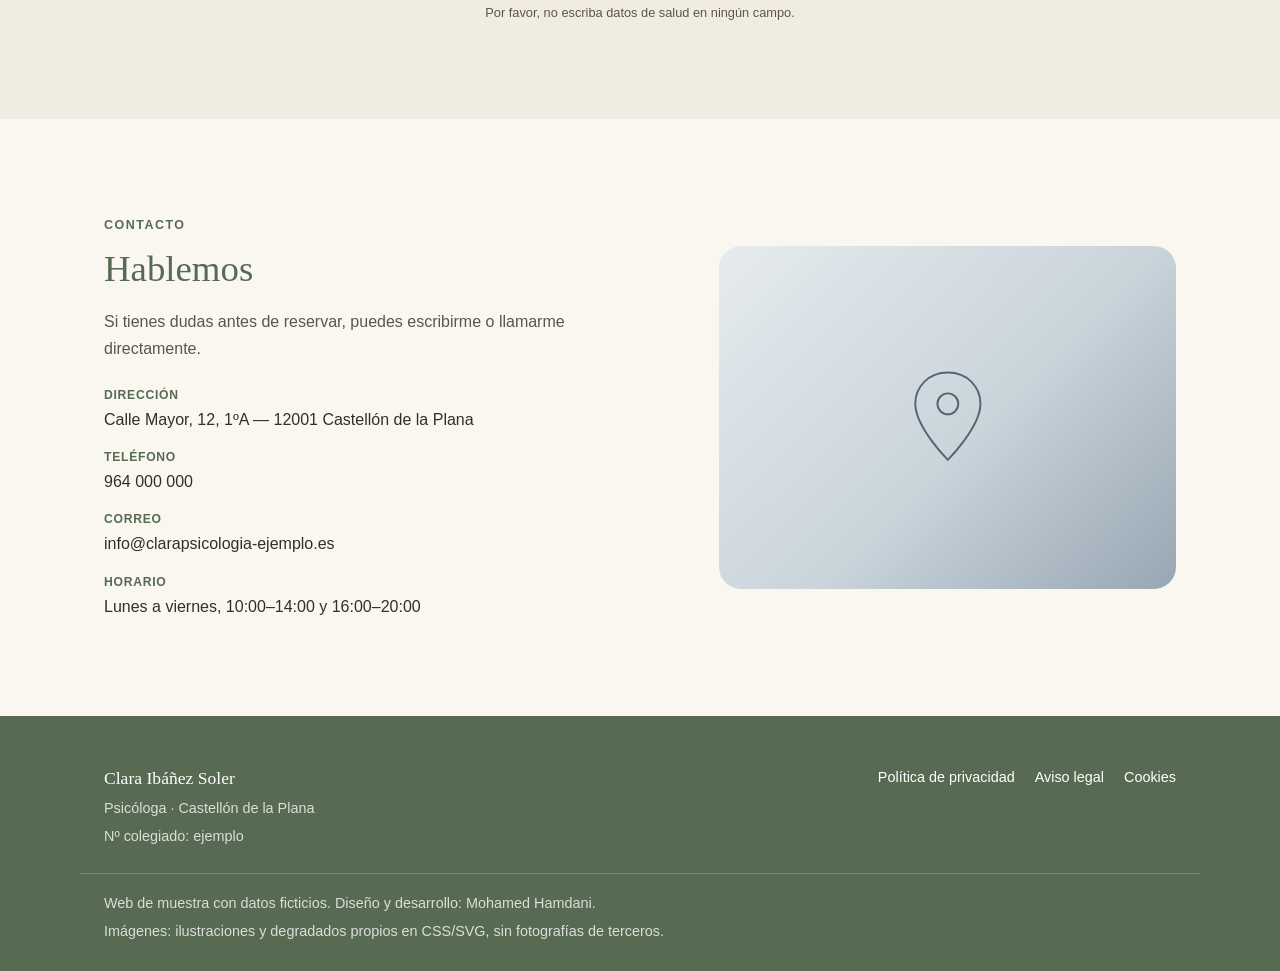
==== commit c9511761: "Mover privacidad, aviso legal y cookies a legal.html; el pie enlaza a esa página Co-Authored-By: Cla" ====
--- a/index.html
+++ b/index.html
@@ -330,31 +330,6 @@
     </div>
   </section>
 
-  <!-- LEGAL -->
-  <section class="section section-legal" id="privacidad" aria-labelledby="privacidad-title">
-    <div class="container narrow">
-      <h2 id="privacidad-title" data-i18n="privacy.title">Política de privacidad (ejemplo)</h2>
-      <p data-i18n="privacy.p1">Este texto es un ejemplo meramente ilustrativo para una web de muestra. En un sitio real, aquí se detallaría quién trata los datos, con qué finalidad, durante cuánto tiempo y qué derechos tiene la persona usuaria conforme al RGPD y la LOPDGDD.</p>
-      <p data-i18n="privacy.p2">El calendario de reserva de esta web de muestra está integrado con Cal.com, un servicio externo: el nombre y el correo que se introduzcan al reservar se envían a esa plataforma. No incluya datos de salud ni ningún otro dato sensible al reservar.</p>
-    </div>
-  </section>
-
-  <section class="section section-legal section-alt" id="aviso-legal" aria-labelledby="aviso-legal-title">
-    <div class="container narrow">
-      <h2 id="aviso-legal-title" data-i18n="legal.title">Aviso legal (ejemplo)</h2>
-      <p data-i18n="legal.p1">Titular de ejemplo: Clara Ibáñez Soler. Nº de colegiado: ejemplo. Domicilio profesional de ejemplo: Calle Mayor, 12, 1ºA, 12001 Castellón de la Plana.</p>
-      <p data-i18n="legal.p2">Esta web es una muestra de diseño y desarrollo creada con fines de demostración. Todos los datos, nombres, cifras y textos son ficticios y no corresponden a una persona, consulta o servicio real.</p>
-    </div>
-  </section>
-
-  <section class="section section-legal" id="cookies" aria-labelledby="cookies-title">
-    <div class="container narrow">
-      <h2 id="cookies-title" data-i18n="cookies.title">Cookies y servicios externos (ejemplo)</h2>
-      <p data-i18n="cookies.p1">Esta web de muestra guarda en tu navegador solo tu idioma preferido (ES o EN). El calendario de reservas es de Cal.com, un servicio externo que puede usar cookies o tratar datos técnicos, como tu dirección IP, al cargarse.</p>
-      <p data-i18n="cookies.p2">En una web real con cookies de análisis o de publicidad, haría falta un aviso de cookies que permita aceptarlas o rechazarlas.</p>
-    </div>
-  </section>
-
 </main>
 
 <footer class="site-footer">
@@ -366,9 +341,9 @@
     </div>
     <nav aria-label="Enlaces legales">
       <ul class="footer-links">
-        <li><a href="#privacidad" data-i18n="footer.privacy">Política de privacidad</a></li>
-        <li><a href="#aviso-legal" data-i18n="footer.legal">Aviso legal</a></li>
-        <li><a href="#cookies" data-i18n="footer.cookies">Cookies</a></li>
+        <li><a href="legal.html#privacidad" data-i18n="footer.privacy">Política de privacidad</a></li>
+        <li><a href="legal.html#aviso-legal" data-i18n="footer.legal">Aviso legal</a></li>
+        <li><a href="legal.html#cookies" data-i18n="footer.cookies">Cookies</a></li>
       </ul>
     </nav>
   </div>
--- a/css/style.css
+++ b/css/style.css
@@ -637,3 +637,16 @@
   .hero-actions .btn { text-align: center; }
   .footer-grid { flex-direction: column; }
 }
+
+/* ---------- Página de información legal ---------- */
+.legal-main { padding-top: 72px; min-height: 70vh; }
+.legal-main .section-legal:first-child { padding-top: 56px; }
+.legal-back {
+  display: inline-block;
+  margin-bottom: 20px;
+  font-size: 0.9rem;
+  color: var(--color-sage-dark);
+}
+.legal-lang { padding: 0; border: 0; width: auto; }
+.legal-page .site-footer .container { text-align: left; }
+.legal-page .section-legal[id] { scroll-margin-top: 80px; }
